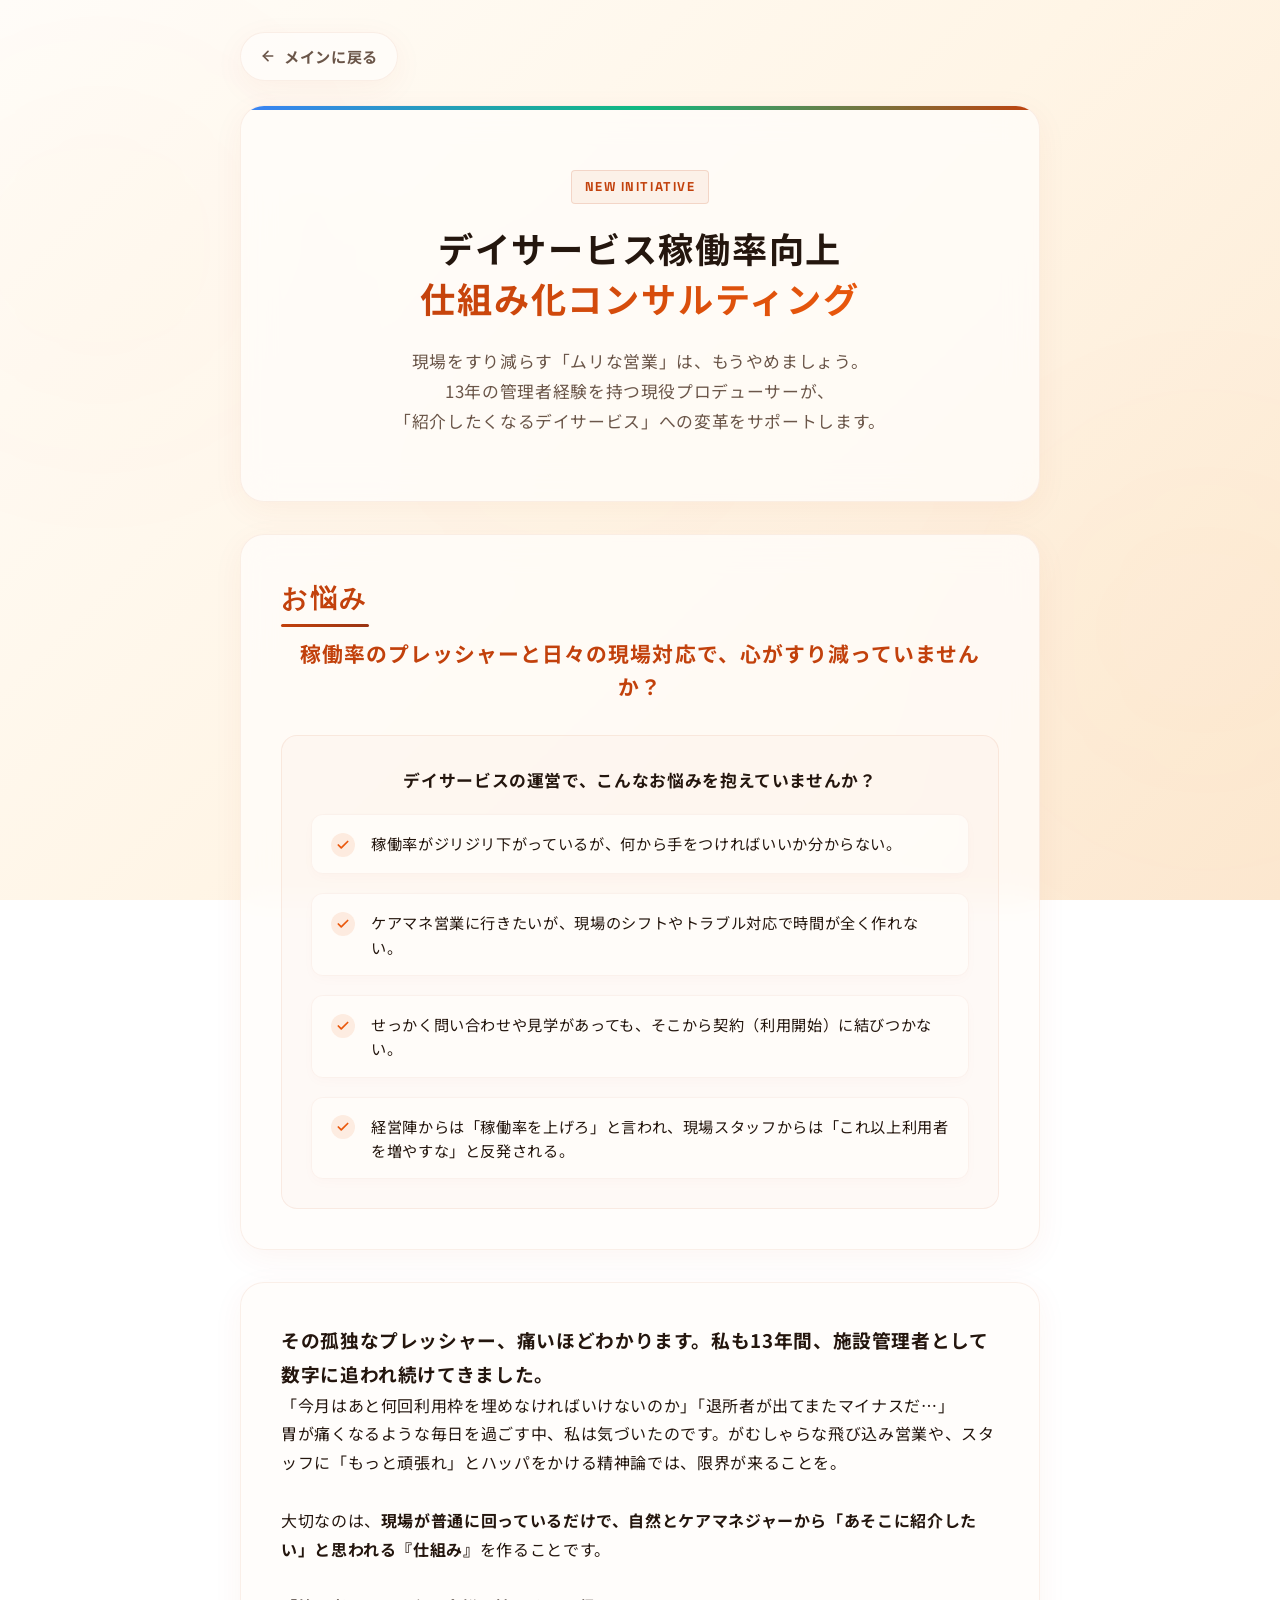
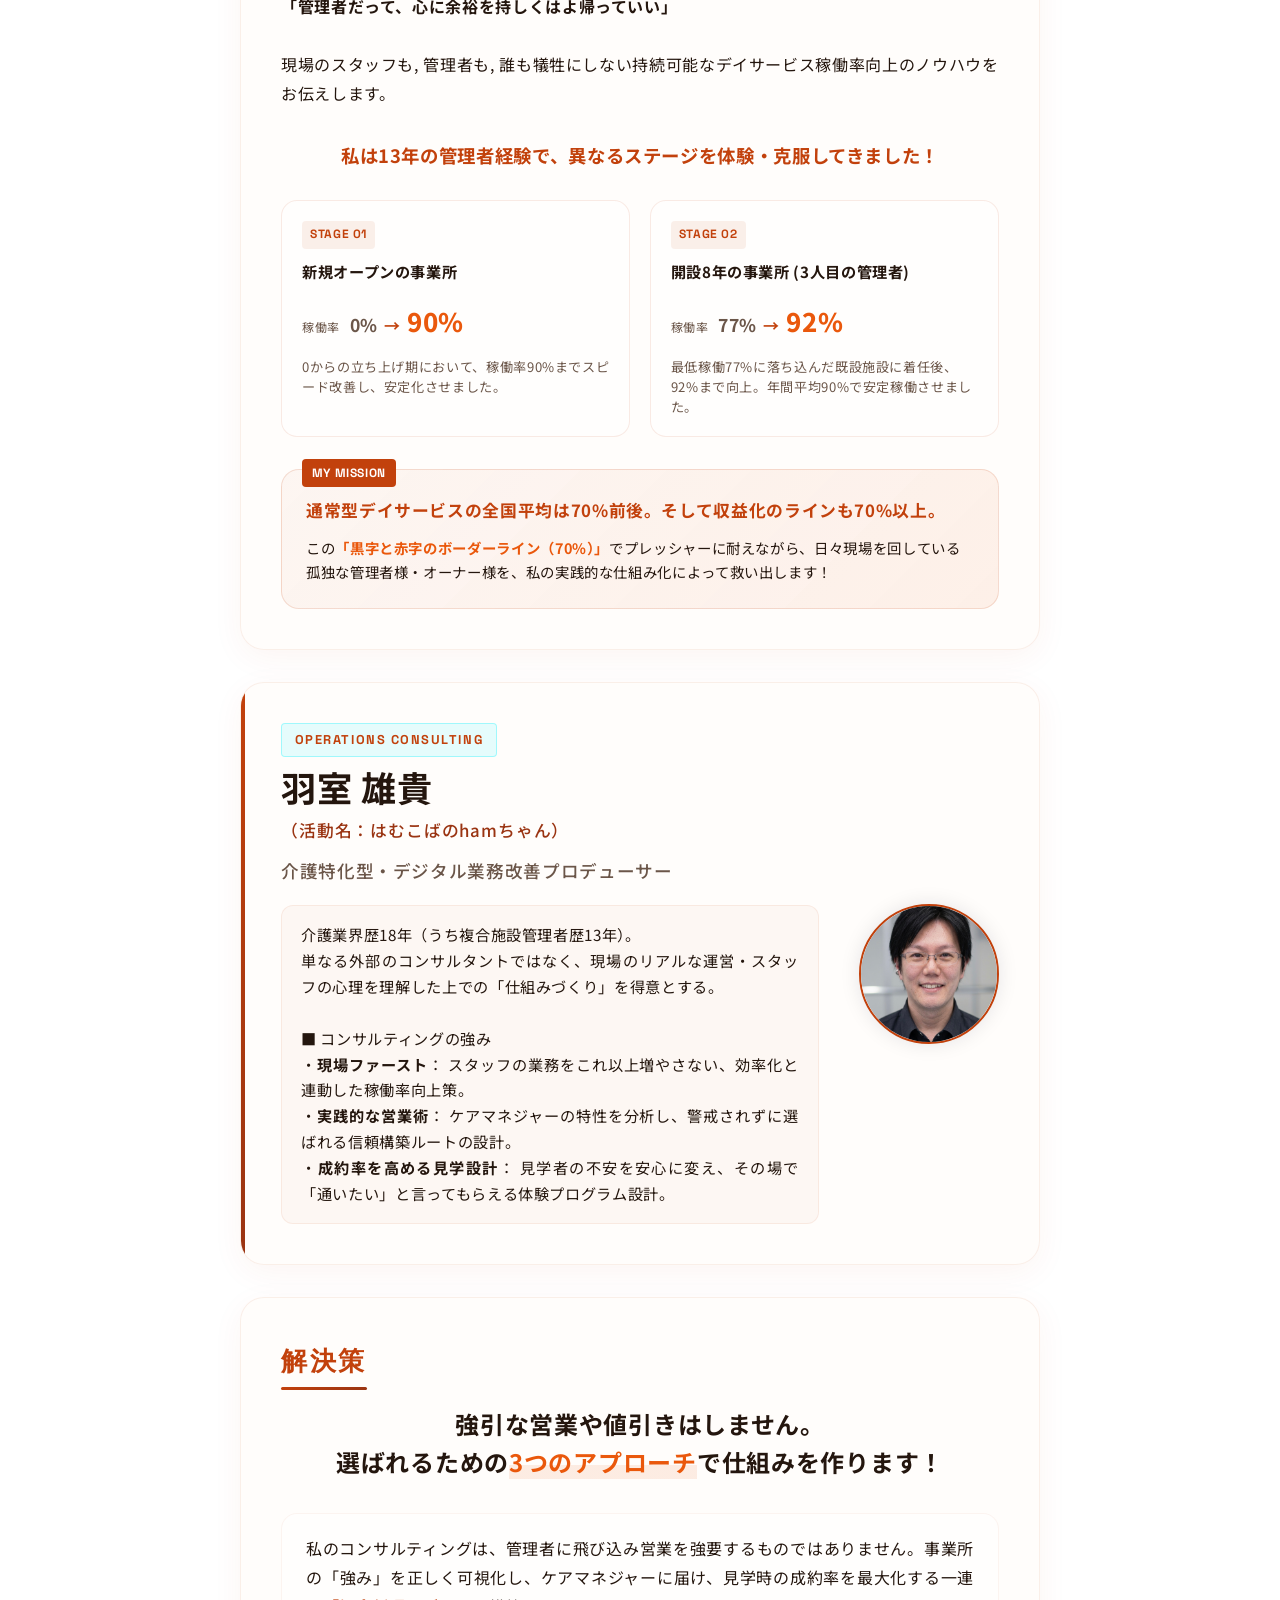
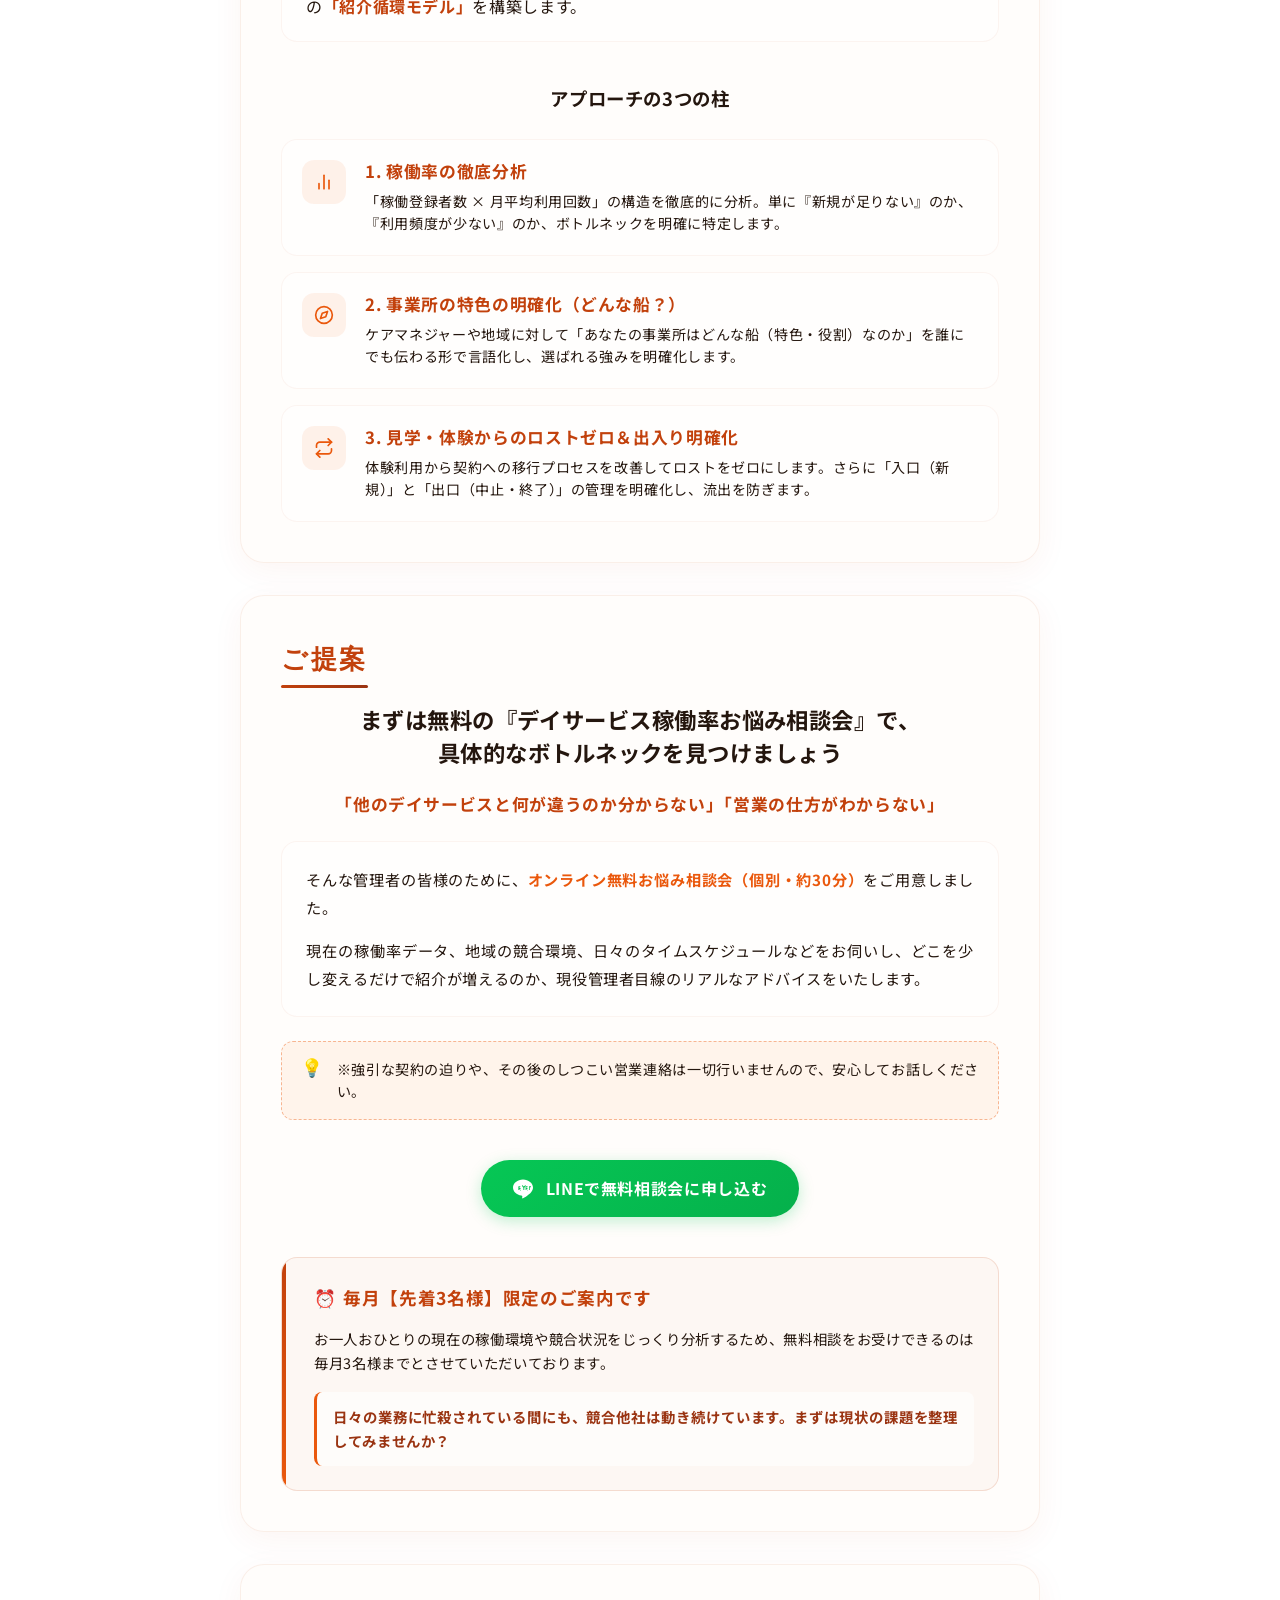
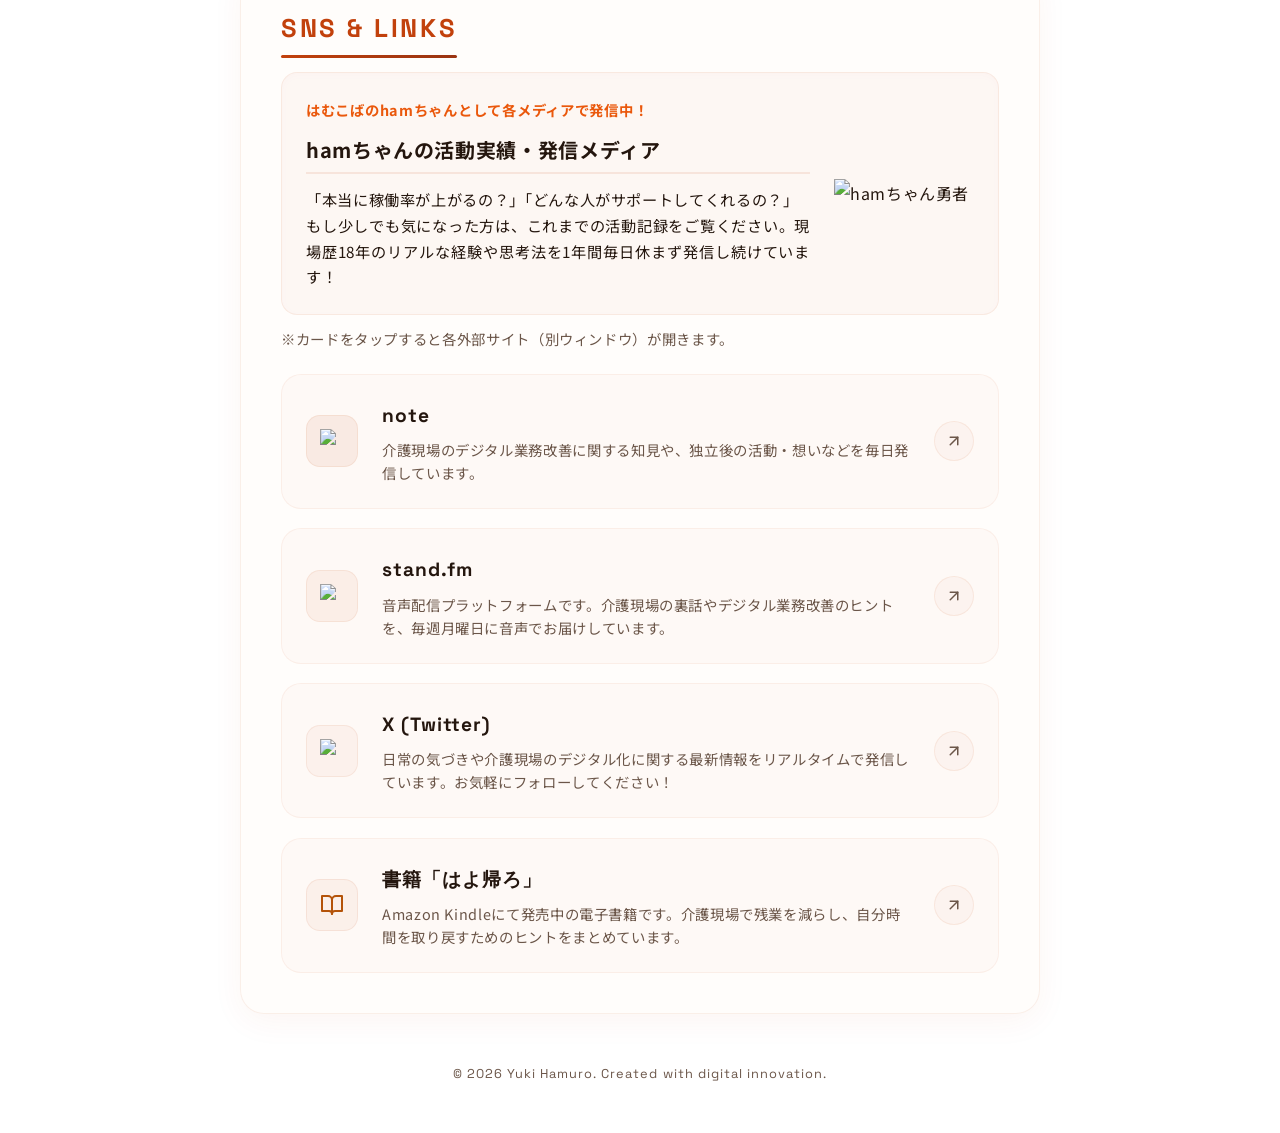
==== consulting.html @ 0628e132 "feat: ポータル画面リニューアルとコンサル詳細のアップデート（実績・課題・アプローチ追加）" ====
<!DOCTYPE html>
<html lang="ja">
<head>
  <meta charset="UTF-8">
  <meta name="viewport" content="width=device-width, initial-scale=1.0">
  <title>デイサービス稼働率向上コンサル | 羽室 雄貴（はむこばのhamちゃん）</title>
  <meta name="description" content="現場の負担を増やさず、紹介が生まれる仕組みをつくる。管理者歴13年の現役目線で、デイサービスの稼働率低下にお悩みの管理者様を徹底サポート。無料お悩み相談会受付中。">
  
  <!-- OGP設定 -->
  <meta property="og:title" content="デイサービス稼働率向上コンサル | 羽室 雄貴">
  <meta property="og:description" content="管理者歴13年の経験から導き出した、現場が疲弊しないデイサービス稼働率向上メソッド。">
  <meta property="og:url" content="https://yuuki-hamchan.github.io/self_introduction_site/consulting.html">
  <meta property="og:image" content="https://yuuki-hamchan.github.io/self_introduction_site/ogp.png">
  <meta property="og:type" content="article">
  
  <!-- X（旧Twitter）用のカード設定 -->
  <meta name="twitter:card" content="summary_large_image">

  <!-- Google Fonts -->
  <link rel="preconnect" href="https://fonts.googleapis.com">
  <link rel="preconnect" href="https://fonts.gstatic.com" crossorigin>
  <link href="https://fonts.googleapis.com/css2?family=Noto+Sans+JP:wght@400;500;700&family=Orbitron:wght@500;700&family=Space+Grotesk:wght@500;700&display=swap" rel="stylesheet">
  <link rel="stylesheet" href="style.css">
</head>
<body>

  <!-- 背景のネオンデジタル装飾用グラデーションサークル -->
  <div class="bg-circles">
    <div class="circle circle-1"></div>
    <div class="circle circle-2"></div>
    <div class="circle circle-3"></div>
  </div>

  <main class="main-container">
    <!-- メインに戻るナビゲーション -->
    <div class="nav-back-container fade-in">
      <a href="index.html" class="nav-back-btn">
        <svg viewBox="0 0 24 24" fill="none" stroke="currentColor" stroke-width="2.5" stroke-linecap="round" stroke-linejoin="round" class="back-icon">
          <line x1="19" y1="12" x2="5" y2="12"></line>
          <polyline points="12 19 5 12 12 5"></polyline>
        </svg>
        メインに戻る
      </a>
    </div>

    <!-- コンサル専用のヒーローセクション（CSSでリッチに装飾） -->
    <section class="consult-hero-card fade-in">
      <div class="hero-badge">NEW INITIATIVE</div>
      <h1 class="hero-title">
        デイサービス稼働率向上<br>
        <span class="hero-gradient-text">仕組み化コンサルティング</span>
      </h1>
      <p class="hero-lead">
        現場をすり減らす「ムリな営業」は、もうやめましょう。<br>
        13年の管理者経験を持つ現役プロデューサーが、<br class="pc-only">
        「紹介したくなるデイサービス」への変革をサポートします。
      </p>
    </section>

    <!-- お悩み提起セクション (Problem) -->
    <section class="section problem-section fade-in delay-1">
      <h2 class="section-title">お悩み</h2>
      <p class="problem-lead">
        稼働率のプレッシャーと日々の現場対応で、<br class="sp-only">心がすり減っていませんか？
      </p>
      <div class="problem-container">
        <p class="problem-intro">デイサービスの運営で、こんなお悩みを抱えていませんか？</p>
        <ul class="problem-list">
          <li class="problem-item">
            <span class="problem-icon">
              <svg viewBox="0 0 24 24" fill="none" stroke="currentColor" stroke-width="3" stroke-linecap="round" stroke-linejoin="round">
                <polyline points="20 6 9 17 4 12"></polyline>
              </svg>
            </span>
            <span class="problem-text">稼働率がジリジリ下がっているが、何から手をつければいいか分からない。</span>
          </li>
          <li class="problem-item">
            <span class="problem-icon">
              <svg viewBox="0 0 24 24" fill="none" stroke="currentColor" stroke-width="3" stroke-linecap="round" stroke-linejoin="round">
                <polyline points="20 6 9 17 4 12"></polyline>
              </svg>
            </span>
            <span class="problem-text">ケアマネ営業に行きたいが、現場のシフトやトラブル対応で時間が全く作れない。</span>
          </li>
          <li class="problem-item">
            <span class="problem-icon">
              <svg viewBox="0 0 24 24" fill="none" stroke="currentColor" stroke-width="3" stroke-linecap="round" stroke-linejoin="round">
                <polyline points="20 6 9 17 4 12"></polyline>
              </svg>
            </span>
            <span class="problem-text">せっかく問い合わせや見学があっても、そこから契約（利用開始）に結びつかない。</span>
          </li>
          <li class="problem-item">
            <span class="problem-icon">
              <svg viewBox="0 0 24 24" fill="none" stroke="currentColor" stroke-width="3" stroke-linecap="round" stroke-linejoin="round">
                <polyline points="20 6 9 17 4 12"></polyline>
              </svg>
            </span>
            <span class="problem-text">経営陣からは「稼働率を上げろ」と言われ、現場スタッフからは「これ以上利用者を増やすな」と反発される。</span>
          </li>
        </ul>
      </div>
    </section>

    <!-- 共感・自己紹介セクション (Empathy Section) -->
    <section class="section empathy-section fade-in delay-2">
      <div class="empathy-container">
        <div class="empathy-content">
          <h3 class="empathy-title">その孤独なプレッシャー、痛いほどわかります。私も13年間、施設管理者として数字に追われ続けてきました。</h3>
          <p class="empathy-text">
            「今月はあと何回利用枠を埋めなければいけないのか」「退所者が出てまたマイナスだ…」<br>
            胃が痛くなるような毎日を過ごす中、私は気づいたのです。がむしゃらな飛び込み営業や、スタッフに「もっと頑張れ」とハッパをかける精神論では、限界が来ることを。<br><br>
            大切なのは、<strong>現場が普通に回っているだけで、自然とケアマネジャーから「あそこに紹介したい」と思われる『仕組み』</strong>を作ることです。<br><br>
            <strong>「管理者だって、心に余裕を持しくはよ帰っていい」</strong><br><br>
            現場のスタッフも, 管理者も, 誰も犠牲にしない持続可能なデイサービス稼働率向上のノウハウをお伝えします。
          </p>

          <!-- 実績：異なる2つのステージの体験 -->
          <div class="experience-stages">
            <h4 class="stages-title">私は13年の管理者経験で、異なるステージを体験・克服してきました！</h4>
            <div class="stages-grid">
              <div class="stage-card">
                <div class="stage-badge">STAGE 01</div>
                <h5 class="stage-name">新規オープンの事業所</h5>
                <p class="stage-achievement">
                  <span class="label">稼働率</span>
                  <span class="num-start">0%</span>
                  <span class="arrow">→</span>
                  <span class="num-end">90%</span>
                </p>
                <p class="stage-desc">0からの立ち上げ期において、稼働率90%までスピード改善し、安定化させました。</p>
              </div>
              <div class="stage-card">
                <div class="stage-badge">STAGE 02</div>
                <h5 class="stage-name">開設8年の事業所 (3人目の管理者)</h5>
                <p class="stage-achievement">
                  <span class="label">稼働率</span>
                  <span class="num-start">77%</span>
                  <span class="arrow">→</span>
                  <span class="num-end">92%</span>
                </p>
                <p class="stage-desc">最低稼働77%に落ち込んだ既設施設に着任後、92%まで向上。年間平均90%で安定稼働させました。</p>
              </div>
            </div>
          </div>

          <!-- 課題とターゲット -->
          <div class="target-mission-box">
            <div class="mission-badge">MY MISSION</div>
            <h4 class="mission-title">通常型デイサービスの全国平均は70%前後。そして収益化のラインも70%以上。</h4>
            <p class="mission-text">
              この<strong>「黒字と赤字のボーダーライン（70%）」</strong>でプレッシャーに耐えながら、日々現場を回している孤独な管理者様・オーナー様を、私の実践的な仕組み化によって救い出します！
            </p>
          </div>
        </div>
      </div>
    </section>

    <!-- ヘッダーカード（名前と職業、プロフィールメッセージ） -->
    <header class="profile-card fade-in delay-3">
      <div class="profile-info">
        <div class="role-badge">OPERATIONS CONSULTING</div>
        <h1 class="profile-name" id="profile-name">羽室 雄貴</h1>
        <p class="profile-nickname" id="profile-nickname">（活動名：はむこばのhamちゃん）</p>
        <p class="profile-title" id="profile-job">介護特化型・デジタル業務改善プロデューサー</p>
        <div class="profile-message" id="profile-message">
          介護業界歴18年（うち複合施設管理者歴13年）。<br>
          単なる外部のコンサルタントではなく、現場のリアルな運営・スタッフの心理を理解した上での「仕組みづくり」を得意とする。<br><br>
          ■ コンサルティングの強み<br>
          ・<strong>現場ファースト</strong>： スタッフの業務をこれ以上増やさない、効率化と連動した稼働率向上策。<br>
          ・<strong>実践的な営業術</strong>： ケアマネジャーの特性を分析し、警戒されずに選ばれる信頼構築ルートの設計。<br>
          ・<strong>成約率を高める見学設計</strong>： 見学者の不安を安心に変え、その場で「通いたい」と言ってもらえる体験プログラム設計。
        </div>
      </div>
      <div class="profile-image-wrapper">
        <img src="homepage_image.PNG" alt="羽室 雄貴のプロフィール写真" class="profile-image" id="profile-img">
      </div>
    </header>

    <!-- 解決策セクション (Solution) -->
    <section class="section solution-section fade-in delay-4">
      <h2 class="section-title">解決策</h2>
      
      <div class="solution-container">
        <!-- キャッチコピー -->
        <h3 class="solution-catchphrase">
          強引な営業や値引きはしません。<br>選ばれるための<span class="highlight-text">3つのアプローチ</span>で仕組みを作ります！
        </h3>
        
        <!-- リード文 -->
        <p class="solution-intro-text">
          私のコンサルティングは、管理者に飛び込み営業を強要するものではありません。事業所の「強み」を正しく可視化し、ケアマネジャーに届け、見学時の成約率を最大化する一連の<strong>「紹介循環モデル」</strong>を構築します。
        </p>

        <!-- 3つのアプローチカード -->
        <div class="benefits-container">
          <h4 class="benefits-title">アプローチの3つの柱</h4>
          
          <div class="benefits-list">
            <div class="benefit-item">
              <div class="benefit-icon">
                <!-- グラフ・分析のアイコン -->
                <svg viewBox="0 0 24 24" fill="none" stroke="currentColor" stroke-width="2" stroke-linecap="round" stroke-linejoin="round">
                  <line x1="18" y1="20" x2="18" y2="10"></line>
                  <line x1="12" y1="20" x2="12" y2="4"></line>
                  <line x1="6" y1="20" x2="6" y2="14"></line>
                </svg>
              </div>
              <div class="benefit-body">
                <h5 class="benefit-item-title">1. 稼働率の徹底分析</h5>
                <p class="benefit-item-text">「稼働登録者数 × 月平均利用回数」の構造を徹底的に分析。単に『新規が足りない』のか、『利用頻度が少ない』のか、ボトルネックを明確に特定します。</p>
              </div>
            </div>

            <div class="benefit-item">
              <div class="benefit-icon">
                <!-- 船・羅針盤のアイコン -->
                <svg viewBox="0 0 24 24" fill="none" stroke="currentColor" stroke-width="2" stroke-linecap="round" stroke-linejoin="round">
                  <circle cx="12" cy="12" r="10"></circle>
                  <polygon points="16.24 7.76 14.12 14.12 7.76 16.24 9.88 9.88 16.24 7.76"></polygon>
                </svg>
              </div>
              <div class="benefit-body">
                <h5 class="benefit-item-title">2. 事業所の特色の明確化（どんな船？）</h5>
                <p class="benefit-item-text">ケアマネジャーや地域に対して「あなたの事業所はどんな船（特色・役割）なのか」を誰にでも伝わる形で言語化し、選ばれる強みを明確化します。</p>
              </div>
            </div>

            <div class="benefit-item">
              <div class="benefit-icon">
                <!-- 矢印・入出力のアイコン -->
                <svg viewBox="0 0 24 24" fill="none" stroke="currentColor" stroke-width="2" stroke-linecap="round" stroke-linejoin="round">
                  <polyline points="17 1 21 5 17 9"></polyline>
                  <path d="M3 11V9a4 4 0 0 1 4-4h14"></path>
                  <polyline points="7 23 3 19 7 15"></polyline>
                  <path d="M21 13v2a4 4 0 0 1-4 4H3"></path>
                </svg>
              </div>
              <div class="benefit-body">
                <h5 class="benefit-item-title">3. 見学・体験からのロストゼロ＆出入り明確化</h5>
                <p class="benefit-item-text">体験利用から契約への移行プロセスを改善してロストをゼロにします。さらに「入口（新規）」と「出口（中止・終了）」の管理を明確化し、流出を防ぎます。</p>
              </div>
            </div>
          </div>
        </div>

      </div>
    </section>

    <!-- 提案セクション (Proposal) -->
    <section class="section proposal-section fade-in delay-5">
      <h2 class="section-title">ご提案</h2>
      <div class="proposal-container">
        <h3 class="proposal-catchphrase">
          まずは無料の『デイサービス稼働率お悩み相談会』で、<br class="pc-only">具体的なボトルネックを見つけましょう
        </h3>
        
        <p class="proposal-lead">
          「他のデイサービスと何が違うのか分からない」「営業の仕方がわからない」
        </p>
        
        <div class="proposal-card-content">
          <p class="proposal-text">
            そんな管理者の皆様のために、<strong>オンライン無料お悩み相談会（個別・約30分）</strong>をご用意しました。
          </p>
          <p class="proposal-text">
            現在の稼働率データ、地域の競合環境、日々のタイムスケジュールなどをお伺いし、どこを少し変えるだけで紹介が増えるのか、現役管理者目線のリアルなアドバイスをいたします。
          </p>
        </div>

        <div class="proposal-info-box warning-box">
          <span class="info-icon">💡</span>
          <p class="info-text">
            ※強引な契約の迫りや、その後のしつこい営業連絡は一切行いませんので、安心してお話しください。
          </p>
        </div>

        <div class="proposal-action">
          <a href="https://lin.ee/uGoVAcD" target="_blank" rel="noopener noreferrer" class="proposal-btn">
            <span class="btn-icon">
              <svg viewBox="0 0 24 24" fill="currentColor">
                <path d="M24 10.304c0-5.369-5.383-9.738-12-9.738s-12 4.369-12 9.738c0 4.814 4.269 8.846 10.036 9.586.39.084.922.258 1.057.592.12.3.078.769.038 1.073l-.168 1.02c-.05.304-.243 1.19 1.048.649 1.291-.541 6.965-4.095 9.497-7.009 2.015-2.27 2.492-4.529 2.492-5.911zm-15.53 2.894h-1.636a.375.375 0 0 1-.375-.375v-3.79a.375.375 0 0 1 .375-.375h1.636a.375.375 0 0 1 .375.375v.51a.375.375 0 0 1-.375.375H7.71v.864h1.02a.375.375 0 0 1 .375.375v.51a.375.375 0 0 1-.375.375H7.71v.88h1.272a.375.375 0 0 1 .375.375v.51a.375.375 0 0 1-.375.375zm4.845 0h-.515a.375.375 0 0 1-.375-.375v-2.21l-1.63-2.129a.377.377 0 0 1-.059-.208v-.515a.375.375 0 0 1 .536-.341l1.716 1.488 1.72-1.488a.375.375 0 0 1 .537.341v.515a.377.377 0 0 1-.06.208l-1.63 2.129v2.21a.375.375 0 0 1-.375.375zm3.822 0h-1.636a.375.375 0 0 1-.375-.375v-3.79a.375.375 0 0 1 .375-.375h1.636a.375.375 0 0 1 .375.375v.51a.375.375 0 0 1-.375.375h-1.12v.864h1.02a.375.375 0 0 1 .375.375v.51a.375.375 0 0 1-.375.375h-1.02v.88h1.272a.375.375 0 0 1 .375.375v.51a.375.375 0 0 1-.375.375zm4.07 0h-1.636a.375.375 0 0 1-.375-.375v-3.79a.375.375 0 0 1 .375-.375h1.636a.375.375 0 0 1 .375.375v.51a.375.375 0 0 1-.375.375h-1.12v3.28a.375.375 0 0 1-.375.375z"/>
              </svg>
            </span>
            LINEで無料相談会に申し込む
          </a>
        </div>

        <div class="proposal-limit-box">
          <h4 class="limit-title">毎月【先着3名様】限定のご案内です</h4>
          <p class="limit-text">
            お一人おひとりの現在の稼働環境や競合状況をじっくり分析するため、無料相談をお受けできるのは毎月3名様までとさせていただいております。
          </p>
          <p class="limit-text limit-message">
            日々の業務に忙殺されている間にも、競合他社は動き続けています。まずは現状の課題を整理してみませんか？
          </p>
        </div>
      </div>
    </section>

    <!-- SNSセクション -->
    <section class="section sns-section fade-in delay-5">
      <h2 class="section-title">SNS & Links</h2>

      <div class="sns-intro-container">
        <div class="sns-intro-body">
          <p class="sns-subtitle">はむこばのhamちゃんとして各メディアで発信中！</p>
          <h3 class="sns-intro-title">hamちゃんの活動実績・発信メディア</h3>
          <p class="sns-intro-text">
            「本当に稼働率が上がるの？」「どんな人がサポートしてくれるの？」<br>
            もし少しでも気になった方は、これまでの活動記録をご覧ください。現場歴18年のリアルな経験や思考法を1年間毎日休まず発信し続けています！
          </p>
        </div>
        <div class="sns-intro-image">
          <img src="hamちゃん勇者.png" alt="hamちゃん勇者" class="sns-hero-image">
        </div>
      </div>

      <p class="sns-lead">※カードをタップすると各外部サイト（別ウィンドウ）が開きます。</p>
      <div class="sns-grid">
        
        <!-- note リンクカード -->
        <a href="https://note.com/hamukoba_ham" target="_blank" rel="noopener noreferrer" class="sns-card" id="sns-note">
          <div class="sns-icon">
            <img src="notelogo.png" alt="note ロゴ">
          </div>
          <div class="sns-info">
            <h3 class="sns-name">note</h3>
            <p class="sns-desc">介護現場のデジタル業務改善に関する知見や、独立後の活動・想いなどを毎日発信しています。</p>
          </div>
          <div class="sns-arrow">
            <svg viewBox="0 0 24 24" fill="none" stroke="currentColor" stroke-width="2" stroke-linecap="round" stroke-linejoin="round">
              <line x1="7" y1="17" x2="17" y2="7"></line>
              <polyline points="7 7 17 7 17 17"></polyline>
            </svg>
          </div>
        </a>

        <!-- stand.fm リンクカード -->
        <a href="https://stand.fm/channels/65d8b1ed53b400abe2d19268" target="_blank" rel="noopener noreferrer" class="sns-card" id="sns-standfm">
          <div class="sns-icon">
            <img src="stand.flogo.png" alt="stand.fm ロゴ">
          </div>
          <div class="sns-info">
            <h3 class="sns-name">stand.fm</h3>
            <p class="sns-desc">音声配信プラットフォームです。介護現場の裏話やデジタル業務改善のヒントを、毎週月曜日に音声でお届けしています。</p>
          </div>
          <div class="sns-arrow">
            <svg viewBox="0 0 24 24" fill="none" stroke="currentColor" stroke-width="2" stroke-linecap="round" stroke-linejoin="round">
              <line x1="7" y1="17" x2="17" y2="7"></line>
              <polyline points="7 7 17 7 17 17"></polyline>
            </svg>
          </div>
        </a>

        <!-- X (Twitter) リンクカード -->
        <a href="https://x.com/ham_hamkoballc" target="_blank" rel="noopener noreferrer" class="sns-card" id="sns-x">
          <div class="sns-icon">
            <img src="logo-black.png" alt="X ロゴ">
          </div>
          <div class="sns-info">
            <h3 class="sns-name">X (Twitter)</h3>
            <p class="sns-desc">日常の気づきや介護現場のデジタル化に関する最新情報をリアルタイムで発信しています。お気軽にフォローしてください！</p>
          </div>
          <div class="sns-arrow">
            <svg viewBox="0 0 24 24" fill="none" stroke="currentColor" stroke-width="2" stroke-linecap="round" stroke-linejoin="round">
              <line x1="7" y1="17" x2="17" y2="7"></line>
              <polyline points="7 7 17 7 17 17"></polyline>
            </svg>
          </div>
        </a>

        <!-- 著書 リンクカード -->
        <a href="https://amzn.asia/d/f8YSsXB" target="_blank" rel="noopener noreferrer" class="sns-card" id="sns-book">
          <div class="sns-icon">
            <svg viewBox="0 0 24 24" fill="none" stroke="currentColor" stroke-width="2" stroke-linecap="round" stroke-linejoin="round">
              <path d="M2 3h6a4 4 0 0 1 4 4v14a3 3 0 0 0-3-3H2z" />
              <path d="M22 3h-6a4 4 0 0 0-4 4v14a3 3 0 0 1 3-3h7z" />
            </svg>
          </div>
          <div class="sns-info">
            <h3 class="sns-name">書籍「はよ帰ろ」</h3>
            <p class="sns-desc">Amazon Kindleにて発売中の電子書籍です。介護現場で残業を減らし、自分時間を取り戻すためのヒントをまとめています。</p>
          </div>
          <div class="sns-arrow">
            <svg viewBox="0 0 24 24" fill="none" stroke="currentColor" stroke-width="2" stroke-linecap="round" stroke-linejoin="round">
              <line x1="7" y1="17" x2="17" y2="7"></line>
              <polyline points="7 7 17 7 17 17"></polyline>
            </svg>
          </div>
        </a>

      </div>
    </section>

    <!-- フッター -->
    <footer class="main-footer fade-in delay-5">
      <p class="copyright">&copy; 2026 Yuki Hamuro. Created with digital innovation.</p>
    </footer>
  </main>

  <script src="script.js"></script>
</body>
</html>
---- style.css ----
/* ==========================================
   自己紹介ページ用スタイルシート (style.css)
   デザインテーマ：未来的・デジタルグラスモーフィズム
   ========================================== */

/* 1. 基本設定・リセット */
* {
  margin: 0;
  padding: 0;
  box-sizing: border-box;
}

:root {
  /* 未来感と温かみのあるオレンジ・アンバー調の配色パレット */
  --bg-gradient: linear-gradient(135deg, #FFFDF9 0%, #FFF5E6 50%, #FCE8D0 100%);
  --text-main: #24160E;      /* 温かみのある極めて暗いブラウン */
  --text-sub: #6B5649;       /* サブテキスト用の落ち着いたブラウングレー */
  --card-bg: rgba(255, 253, 250, 0.78); /* ほんのり温かみのある半透明グラスモーフィズム */
  --card-shadow: 0 8px 32px rgba(194, 65, 12, 0.05); /* オレンジがかった柔らかい影 */
  --primary-color: #C2410C;   /* 主要アクセント（深みのあるテラコッタオレンジ） */
  --secondary-color: #9A3412; /* サブ（濃いアンバーオレンジ） */
  --accent-color: #EA580C;    /* サード（鮮やかなオレンジ） */
  --font-japanese: 'Noto Sans JP', -apple-system, BlinkMacSystemFont, "Segoe UI", Roboto, "Helvetica Neue", Arial, sans-serif;
  --font-english: 'Space Grotesk', 'Orbitron', sans-serif;
  --transition-smooth: all 0.4s cubic-bezier(0.16, 1, 0.3, 1); /* なめらかなアニメーション */
}

body {
  font-family: var(--font-japanese);
  color: var(--text-main);
  background: var(--bg-gradient);
  background-attachment: fixed;
  min-height: 100vh;
  line-height: 1.8;
  letter-spacing: 0.04em;
  overflow-x: hidden;
  position: relative;
  display: flex;
  justify-content: center;
  align-items: center;
  padding: 2rem 1rem;
}

/* 2. 背景のデジタルネオンサークル */
.bg-circles {
  position: fixed;
  top: 0;
  left: 0;
  width: 100vw;
  height: 100vh;
  z-index: -1;
  overflow: hidden;
  pointer-events: none;
}

.circle {
  position: absolute;
  border-radius: 50%;
  filter: blur(120px);
  opacity: 0.4;
}

.circle-1 {
  width: 400px;
  height: 400px;
  background-color: rgba(249, 115, 22, 0.06); /* 薄いオレンジ */
  top: 5%;
  left: -100px;
}

.circle-2 {
  width: 450px;
  height: 450px;
  background-color: rgba(251, 146, 60, 0.05); /* 薄いオレンジ */
  bottom: 5%;
  right: -150px;
}

.circle-3 {
  width: 300px;
  height: 300px;
  background-color: rgba(253, 186, 116, 0.04); /* 薄いオレンジ */
  top: 45%;
  left: 45%;
  transform: translate(-50%, -50%);
}

/* 3. レイアウトコンテナ */
.main-container {
  width: 100%;
  max-width: 800px;
  display: flex;
  flex-direction: column;
  gap: 2rem;
}

/* 4. コンポーネントスタイル */

/* 新しいメインビジュアル（LP2.png用） */
.main-visual {
  width: 100%;
  border-radius: 24px;
  overflow: hidden;
  box-shadow: var(--card-shadow);
  border: 1px solid rgba(194, 65, 12, 0.08);
  line-height: 0;
  transition: var(--transition-smooth);
  background: #ffffff;
}

.main-visual:hover {
  transform: translateY(-3px);
  border-color: rgba(194, 65, 12, 0.18);
  box-shadow: 0 12px 40px rgba(194, 65, 12, 0.08);
}

.main-visual-image {
  width: 100%;
  height: auto;
  display: block;
}



/* カードの基本設定（明るいグラスモーフィズム調） */
.profile-card, .section {
  background: var(--card-bg);
  backdrop-filter: blur(16px);
  -webkit-backdrop-filter: blur(16px);
  border: 1px solid rgba(194, 65, 12, 0.08);
  border-radius: 24px;
  padding: 2.5rem;
  box-shadow: var(--card-shadow);
  transition: var(--transition-smooth);
}

.profile-card:hover, .section:hover {
  transform: translateY(-3px);
  border-color: rgba(194, 65, 12, 0.18);
  box-shadow: 0 12px 40px rgba(194, 65, 12, 0.08);
}

/* ヘッダー・プロフィールカード */
.profile-card {
  display: flex;
  align-items: center;
  gap: 2.5rem;
  position: relative;
  overflow: hidden;
}

/* サイバー装飾用のインジケーターバー */
.profile-card::before {
  content: '';
  position: absolute;
  top: 0;
  left: 0;
  width: 4px;
  height: 100%;
  background: linear-gradient(to bottom, var(--primary-color), var(--secondary-color));
}

.profile-image-wrapper {
  flex-shrink: 0;
  width: 140px;
  height: 140px;
  border-radius: 50%;
  overflow: hidden;
  box-shadow: 0 0 20px rgba(15, 23, 42, 0.1);
  background: #ffffff;
  border: 2px solid var(--primary-color);
  display: flex;
  justify-content: center;
  align-items: center;
}

.profile-placeholder {
  width: 100%;
  height: 100%;
  display: block;
}

.profile-image {
  width: 100%;
  height: 100%;
  object-fit: cover;
  display: block;
}

.profile-info {
  display: flex;
  flex-direction: column;
  align-items: flex-start;
  gap: 0.6rem;
}

.role-badge {
  font-family: var(--font-english);
  font-size: 0.8rem;
  font-weight: 700;
  color: var(--primary-color);
  background-color: rgba(0, 242, 254, 0.1);
  padding: 0.25rem 0.8rem;
  border-radius: 4px;
  border: 1px solid rgba(0, 242, 254, 0.3);
  letter-spacing: 0.12em;
  text-transform: uppercase;
}

.profile-name {
  font-size: 2.2rem;
  font-weight: 700;
  color: var(--text-main);
  line-height: 1.2;
  text-shadow: 0 0 10px rgba(255, 255, 255, 0.1);
}

.profile-nickname {
  font-size: 1.05rem;
  color: var(--secondary-color);
  font-weight: 500;
  letter-spacing: 0.05em;
  margin-top: -0.2rem;
}

.profile-title {
  font-size: 1.1rem;
  color: var(--text-sub);
  font-weight: 500;
}

/* プロフィール下部の新メッセージブロック */
.profile-message {
  font-size: 0.95rem;
  color: var(--text-main);
  background: rgba(194, 65, 12, 0.03); /* 薄いオレンジ背景 */
  border: 1px solid rgba(194, 65, 12, 0.08); /* 細いオレンジ枠線 */
  border-radius: 12px;
  padding: 1rem 1.2rem;
  margin-top: 0.6rem;
  line-height: 1.7;
  text-align: justify;
}

/* セクション共通 */
.section-title {
  font-family: var(--font-english);
  font-size: 1.6rem;
  font-weight: 700;
  color: var(--primary-color);
  margin-bottom: 1.8rem;
  position: relative;
  display: inline-block;
  letter-spacing: 0.1em;
  text-transform: uppercase;
}

/* タイトルの下線（デジタルグラデーションバー） */
.section-title::after {
  content: '';
  position: absolute;
  left: 0;
  bottom: -6px;
  width: 100%;
  height: 3px;
  background: linear-gradient(90deg, var(--primary-color), var(--secondary-color));
  border-radius: 2px;
}



/* ==========================================
   お悩み提起セクション (Problem Section)
   ========================================== */
.problem-section {
  position: relative;
  overflow: hidden;
}

.problem-lead {
  font-size: 1.3rem;
  font-weight: 700;
  color: var(--primary-color);
  line-height: 1.6;
  text-align: center;
  margin-top: -0.8rem;
  margin-bottom: 2rem;
  letter-spacing: 0.05em;
}

.problem-container {
  background: rgba(194, 65, 12, 0.02);
  border: 1px solid rgba(194, 65, 12, 0.08);
  border-radius: 16px;
  padding: 1.8rem;
}

.problem-intro {
  font-size: 1.05rem;
  font-weight: 700;
  color: var(--text-main);
  margin-bottom: 1.2rem;
  text-align: center;
}

.problem-list {
  list-style: none;
  display: flex;
  flex-direction: column;
  gap: 1.2rem;
}

.problem-item {
  display: flex;
  align-items: flex-start;
  gap: 1rem;
  padding: 1rem 1.2rem;
  background: var(--card-bg);
  border: 1px solid rgba(194, 65, 12, 0.05);
  border-radius: 12px;
  box-shadow: 0 4px 12px rgba(194, 65, 12, 0.02);
  transition: var(--transition-smooth);
}

.problem-item:hover {
  transform: translateY(-2px);
  border-color: rgba(194, 65, 12, 0.15);
  box-shadow: 0 6px 18px rgba(194, 65, 12, 0.06);
}

.problem-icon {
  flex-shrink: 0;
  width: 24px;
  height: 24px;
  border-radius: 50%;
  background: rgba(234, 88, 12, 0.1);
  color: var(--accent-color);
  display: flex;
  justify-content: center;
  align-items: center;
  margin-top: 0.1rem;
}

.problem-icon svg {
  width: 14px;
  height: 14px;
}

.problem-text {
  font-size: 0.95rem;
  color: var(--text-main);
  line-height: 1.6;
}

/* ==========================================
   解決策セクション (Solution Section)
   ========================================== */
.solution-section {
  position: relative;
  overflow: hidden;
}

.solution-container {
  display: flex;
  flex-direction: column;
  gap: 2rem;
}

.solution-catchphrase {
  font-size: 1.5rem;
  font-weight: 700;
  color: var(--text-main);
  line-height: 1.6;
  text-align: center;
  margin-top: -0.5rem;
  letter-spacing: 0.03em;
}

.solution-catchphrase .highlight-text {
  color: var(--accent-color);
  background: linear-gradient(transparent 60%, rgba(234, 88, 12, 0.1) 60%);
  font-weight: 700;
}

.solution-intro-text {
  font-size: 1rem;
  color: var(--text-main);
  line-height: 1.8;
  text-align: justify;
  background: rgba(255, 255, 255, 0.4);
  border-radius: 16px;
  padding: 1.25rem 1.5rem;
  border: 1px solid rgba(194, 65, 12, 0.05);
}

.solution-intro-text strong {
  color: var(--primary-color);
  font-weight: 700;
}

/* 時短実績カード */
.achievement-card {
  background: rgba(194, 65, 12, 0.03);
  border: 1px solid rgba(194, 65, 12, 0.08);
  border-radius: 20px;
  padding: 1.75rem;
  text-align: center;
  box-shadow: inset 0 2px 8px rgba(194, 65, 12, 0.02);
}

.achievement-badge {
  display: inline-block;
  background: var(--primary-color);
  color: #ffffff;
  font-size: 0.8rem;
  font-weight: 700;
  padding: 0.25rem 0.75rem;
  border-radius: 50px;
  margin-bottom: 1rem;
  letter-spacing: 0.05em;
  box-shadow: 0 2px 6px rgba(194, 65, 12, 0.15);
}

.achievement-text {
  font-size: 0.95rem;
  color: var(--text-main);
  line-height: 1.6;
  margin-bottom: 1.25rem;
}

.achievement-time-change {
  display: flex;
  justify-content: center;
  align-items: center;
  gap: 1.5rem;
  margin: 1.5rem 0;
  background: rgba(255, 255, 255, 0.7);
  padding: 1rem 1.5rem;
  border-radius: 14px;
  border: 1px solid rgba(194, 65, 12, 0.05);
}

.time-before, .time-after {
  display: flex;
  flex-direction: column;
  align-items: center;
}

.time-before .label, .time-after .label {
  font-size: 0.75rem;
  color: var(--text-sub);
  margin-bottom: 0.25rem;
  font-weight: 500;
}

.time-before .time {
  font-size: 1.2rem;
  color: var(--text-sub);
  text-decoration: line-through;
  font-weight: 700;
}

.time-arrow {
  color: var(--text-sub);
  display: flex;
  align-items: center;
  opacity: 0.7;
}

.time-arrow svg {
  width: 24px;
  height: 24px;
}

.time-after .time-highlight {
  font-size: 1.6rem;
  color: var(--accent-color);
  font-weight: 700;
  letter-spacing: 0.02em;
  animation: pulseLight 2s infinite ease-in-out;
}

@keyframes pulseLight {
  0%, 100% {
    transform: scale(1);
    filter: drop-shadow(0 0 0px rgba(234, 88, 12, 0));
  }
  50% {
    transform: scale(1.03);
    filter: drop-shadow(0 0 4px rgba(234, 88, 12, 0.2));
  }
}

.achievement-subtext {
  font-size: 0.95rem;
  font-weight: 700;
  color: var(--primary-color);
  margin-top: 0.5rem;
}

/* 3つの変化リスト */
.benefits-container {
  margin-top: 0.5rem;
}

.benefits-title {
  font-size: 1.15rem;
  font-weight: 700;
  color: var(--text-main);
  text-align: center;
  margin-bottom: 1.5rem;
  position: relative;
  display: block;
}

.benefits-list {
  display: flex;
  flex-direction: column;
  gap: 1rem;
}

.benefit-item {
  display: flex;
  align-items: flex-start;
  gap: 1.2rem;
  padding: 1.25rem;
  background: rgba(255, 255, 255, 0.6);
  border: 1px solid rgba(194, 65, 12, 0.05);
  border-radius: 16px;
  transition: var(--transition-smooth);
}

.benefit-item:hover {
  transform: translateY(-2px);
  border-color: rgba(194, 65, 12, 0.15);
  background: rgba(255, 255, 255, 0.85);
  box-shadow: 0 6px 20px rgba(194, 65, 12, 0.04);
}

.benefit-icon {
  flex-shrink: 0;
  width: 44px;
  height: 44px;
  border-radius: 12px;
  background: rgba(234, 88, 12, 0.08);
  color: var(--accent-color);
  display: flex;
  justify-content: center;
  align-items: center;
}

.benefit-icon svg {
  width: 20px;
  height: 20px;
}

.benefit-body {
  flex-grow: 1;
}

.benefit-item-title {
  font-size: 1.05rem;
  font-weight: 700;
  color: var(--primary-color);
  margin-bottom: 0.4rem;
  line-height: 1.4;
}

.benefit-item-text {
  font-size: 0.88rem;
  color: var(--text-main);
  line-height: 1.6;
}

/* PC等での改行用ユーティリティ */
.sp-only {
  display: none;
}

/* フッター */
.main-footer {
  text-align: center;
  padding: 1rem 0;
}

.copyright {
  font-family: var(--font-english);
  font-size: 0.8rem;
  color: var(--text-sub);
  letter-spacing: 0.08em;
}

/* 5. アニメーション設定 */
.fade-in {
  opacity: 0;
  transform: translateY(20px);
  animation: slideUpFade 0.8s cubic-bezier(0.16, 1, 0.3, 1) forwards;
}

.delay-1 {
  animation-delay: 0.15s;
}

.delay-2 {
  animation-delay: 0.3s;
}

.delay-3 {
  animation-delay: 0.45s;
}

.delay-4 {
  animation-delay: 0.6s;
}

.delay-5 {
  animation-delay: 0.75s;
}

@keyframes slideUpFade {
  to {
    opacity: 1;
    transform: translateY(0);
  }
}

/* 6. レスポンシブ対応 (メディアクエリ) */

/* タブレット・スマートフォン向け (最大幅: 768px) */
/* タブレット・スマートフォン向け (最大幅: 768px) */
@media (max-width: 768px) {
  body {
    padding: 1.5rem 1rem;
  }



  /* コンテナの間隔を調整 */
  .main-container {
    gap: 1.5rem;
  }

  .profile-card {
    flex-direction: column;
    text-align: center;
    padding: 1.75rem 1.5rem;
    gap: 1.2rem;
  }

  .profile-card::before {
    width: 100%;
    height: 4px;
    top: 0;
    left: 0;
  }

  .profile-info {
    align-items: center;
    gap: 0.5rem;
  }

  .profile-name {
    font-size: 1.8rem;
  }

  .profile-title {
    font-size: 1rem;
  }

  .section {
    padding: 1.75rem 1.5rem;
  }

  .section-title {
    font-size: 1.4rem;
    margin-bottom: 1.4rem;
  }

  .hobby-grid {
    gap: 1rem;
  }

  /* 趣味カードの余白とギャップをスマホ用に調整 */
  .hobby-card {
    padding: 1.2rem;
    gap: 1.2rem;
  }

  .hobby-desc {
    font-size: 0.85rem;
  }

  /* モバイル端末でのタップ時・ホバー時の不要な動きを抑制 */
  .profile-card:hover, .section:hover, .sns-card:hover {
    transform: none !important;
    box-shadow: var(--card-shadow) !important;
  }
  /* スマホでのタップ時の明快なへこみエフェクト */
  .sns-card:active {
    transform: scale(0.97) !important;
    background: rgba(194, 65, 12, 0.12) !important;
  }
  .line-official-btn:hover {
    transform: none !important;
  }
  
  .sns-card:hover .sns-arrow svg {
    transform: none; /* 矢印の横ズレを抑制 */
  }

  /* テーブルのスマホ表示（カード型）対応 */
  .table-container {
    border: none;
    background: transparent;
    backdrop-filter: none;
    -webkit-backdrop-filter: none;
    box-shadow: none;
    overflow-x: visible;
  }
  
  .comparison-table,
  .comparison-table thead,
  .comparison-table tbody,
  .comparison-table th,
  .comparison-table td,
  .comparison-table tr {
    display: block;
  }
  
  .comparison-table thead {
    display: none; /* ヘッダーを非表示に */
  }
  
  .comparison-table tr {
    background: rgba(255, 255, 255, 0.55);
    backdrop-filter: blur(8px);
    -webkit-backdrop-filter: blur(8px);
    border: 1px solid rgba(194, 65, 12, 0.08);
    border-radius: 20px;
    padding: 1.5rem;
    margin-bottom: 1.5rem;
    box-shadow: 0 4px 20px rgba(194, 65, 12, 0.02);
    transition: var(--transition-smooth);
  }
  
  .comparison-table tr:hover {
    background: rgba(255, 255, 255, 0.75);
    border-color: rgba(194, 65, 12, 0.18);
  }
  
  .comparison-table td {
    padding: 0.6rem 0;
    border-bottom: none;
    position: relative;
  }
  
  /* 役職名はカードの大きな見出し風に */
  .comparison-table td.cell-role {
    font-size: 1.15rem;
    color: var(--primary-color);
    border-bottom: 2px solid rgba(194, 65, 12, 0.08);
    padding-bottom: 0.8rem;
    margin-bottom: 0.8rem;
    white-space: normal;
  }
  
  /* 他の項目にはラベルを上部に表示 */
  .comparison-table td:not(.cell-role) {
    padding-top: 1.8rem; /* ラベル用の余白 */
  }
  
  .comparison-table td:not(.cell-role)::before {
    content: attr(data-label);
    position: absolute;
    top: 0;
    left: 0;
    font-size: 0.75rem;
    font-weight: 700;
    color: var(--text-sub);
    background: rgba(194, 65, 12, 0.06);
    padding: 0.15rem 0.6rem;
    border-radius: 6px;
    letter-spacing: 0.05em;
  }

  .problem-lead, .solution-lead {
    font-size: 1.15rem;
    margin-bottom: 1.5rem;
  }
  .problem-container {
    padding: 1.2rem;
  }
  .problem-item {
    padding: 0.8rem 1rem;
    gap: 0.8rem;
  }
  .problem-text {
    font-size: 0.88rem;
  }
  .sp-only {
    display: block;
  }

  .solution-catchphrase {
    font-size: 1.25rem;
    line-height: 1.5;
  }
  .solution-container {
    gap: 1.5rem;
  }
  .achievement-time-change {
    gap: 0.8rem;
    padding: 0.8rem 1rem;
    margin: 1rem 0;
  }
  .time-before .time {
    font-size: 1.1rem;
  }
  .time-after .time-highlight {
    font-size: 1.35rem;
  }
  .benefit-item {
    padding: 1rem;
    gap: 0.8rem;
  }
  .benefit-icon {
    width: 38px;
    height: 38px;
    border-radius: 10px;
  }
  .benefit-icon svg {
    width: 18px;
    height: 18px;
  }
}

/* 小型スマートフォン向け (最大幅: 480px) */
@media (max-width: 480px) {
  body {
    padding: 1rem 0.5rem; /* 左右の余白を最小限にし画面幅を広く使う */
  }

  .profile-card {
    padding: 1.5rem 1.2rem;
  }

  .profile-image-wrapper {
    width: 110px; /* 写真のサイズを少しコンパクトに */
    height: 110px;
  }

  .profile-name {
    font-size: 1.55rem; /* 名前を小さくして折り返しを防ぐ */
  }

  .section {
    padding: 1.5rem 1.2rem; /* 余白を狭めて文字領域を広げる */
  }







  /* SNSリンクカードのスマホ最適化 */
  .sns-card {
    padding: 1rem;
    gap: 1rem;
  }

  .sns-icon {
    width: 44px;
    height: 44px;
    border-radius: 10px;
  }

  .sns-icon svg {
    width: 20px;
    height: 20px;
  }

  .sns-icon img {
    width: 20px;
    height: 20px;
  }

  .sns-name {
    font-size: 1.1rem;
  }

  .sns-desc {
    font-size: 0.82rem;
  }

  /* Contactセクションのスマホ最適化 */
  .line-official-btn img {
    height: 36px; /* スマホ向けに少しコンパクトに */
  }

  .problem-lead, .solution-lead {
    font-size: 1rem;
  }
  .problem-intro {
    font-size: 0.95rem;
  }

  .solution-catchphrase {
    font-size: 1.15rem;
  }
  .achievement-card {
    padding: 1.25rem 1rem;
  }
  .achievement-time-change {
    gap: 0.5rem;
    padding: 0.6rem 0.8rem;
  }
  .time-before .time {
    font-size: 0.95rem;
  }
  .time-after .time-highlight {
    font-size: 1.25rem;
  }
  .benefit-item-title {
    font-size: 0.95rem;
  }
  .benefit-item-text {
    font-size: 0.82rem;
  }
}

/* ==========================================
   7. トースト通知スタイル (JavaScript連動)
   ========================================== */
.toast-notification {
  position: fixed;
  bottom: 30px;
  left: 50%;
  transform: translateX(-50%) translateY(100px);
  padding: 1rem 1.5rem;
  border-radius: 12px;
  font-size: 0.95rem;
  font-weight: 500;
  z-index: 9999;
  opacity: 0;
  pointer-events: none;
  transition: transform 0.4s cubic-bezier(0.175, 0.885, 0.32, 1.275), opacity 0.3s ease;
  max-width: 90%;
  width: auto;
  text-align: center;
  backdrop-filter: blur(12px);
  -webkit-backdrop-filter: blur(12px);
  box-shadow: 0 10px 40px rgba(194, 65, 12, 0.1);
  border: 1px solid rgba(194, 65, 12, 0.1);
  background: rgba(255, 255, 255, 0.9);
  color: var(--text-main);
}

.toast-notification.show {
  transform: translateX(-50%) translateY(0);
  opacity: 1;
}

/* ==========================================
   8. SNS・リンクスタイル
   ========================================== */
.sns-lead {
  font-size: 0.9rem;
  color: var(--text-sub);
  margin-top: -1.2rem;
  margin-bottom: 1.5rem;
  line-height: 1.5;
}

.sns-grid {
  display: flex;
  flex-direction: column;
  gap: 1.2rem;
  margin-top: 0.5rem;
}

.sns-card {
  display: flex;
  align-items: center;
  gap: 1.5rem;
  background: rgba(194, 65, 12, 0.02);
  border: 1px solid rgba(194, 65, 12, 0.06);
  border-radius: 20px;
  padding: 1.5rem;
  text-decoration: none;
  color: inherit;
  transition: var(--transition-smooth);
}

.sns-icon {
  flex-shrink: 0;
  width: 52px;
  height: 52px;
  border-radius: 14px;
  display: flex;
  justify-content: center;
  align-items: center;
  border: 1px solid rgba(194, 65, 12, 0.08);
  transition: var(--transition-smooth);
}

.sns-icon svg {
  width: 24px;
  height: 24px;
}

.sns-icon img {
  width: 24px;
  height: 24px;
  object-fit: contain;
}

.sns-info {
  flex-grow: 1;
  display: flex;
  flex-direction: column;
  gap: 0.3rem;
}

.sns-name {
  font-family: var(--font-english);
  font-size: 1.2rem;
  font-weight: 700;
  color: var(--text-main);
  letter-spacing: 0.05em;
  white-space: nowrap;
}

.sns-desc {
  font-size: 0.9rem;
  color: var(--text-sub);
  line-height: 1.6;
}

.sns-arrow {
  flex-shrink: 0;
  color: var(--text-sub);
  display: flex;
  justify-content: center;
  align-items: center;
  width: 40px;
  height: 40px;
  border-radius: 50%;
  background: rgba(194, 65, 12, 0.03);
  border: 1px solid rgba(194, 65, 12, 0.08);
  transition: var(--transition-smooth);
}

.sns-arrow svg {
  width: 18px;
  height: 18px;
  transition: var(--transition-smooth);
}

/* ホバー時・アクティブ時のインタラクティブエフェクト */
.sns-card {
  transition: var(--transition-smooth);
}

.sns-card:hover {
  background: rgba(194, 65, 12, 0.05);
  transform: translateY(-3px);
}

/* タップ時・クリック時のへこむエフェクト（PC・スマホ共通のベース設定） */
.sns-card:active {
  transform: scale(0.98);
  background: rgba(194, 65, 12, 0.08);
}

.sns-card:hover .sns-arrow {
  background: rgba(194, 65, 12, 0.08);
  border-color: rgba(194, 65, 12, 0.15);
  color: var(--text-main);
}

.sns-card:hover .sns-arrow svg {
  transform: translate(3px, -3px);
}

.sns-card:hover .sns-icon {
  transform: scale(1.05);
}

/* 各サービス固有のホバーカラー定義 */

/* note: オレンジベースのボーダーと影に変更 */
#sns-note:hover {
  border-color: rgba(194, 65, 12, 0.4);
  box-shadow: 0 8px 25px rgba(194, 65, 12, 0.08);
}
#sns-note:hover .sns-arrow {
  color: var(--primary-color);
}
#sns-note:hover .sns-icon {
  box-shadow: 0 0 15px rgba(194, 65, 12, 0.1);
}

/* stand.fm: オレンジベースのボーダーと影に変更 */
#sns-standfm:hover {
  border-color: rgba(194, 65, 12, 0.4);
  box-shadow: 0 8px 25px rgba(194, 65, 12, 0.08);
}
#sns-standfm:hover .sns-arrow {
  color: var(--primary-color);
}
#sns-standfm:hover .sns-icon {
  box-shadow: 0 0 15px rgba(194, 65, 12, 0.1);
}

/* X (Twitter): オレンジベースのボーダーと影に変更 */
#sns-x:hover {
  border-color: rgba(194, 65, 12, 0.4);
  box-shadow: 0 8px 25px rgba(194, 65, 12, 0.08);
}
#sns-x:hover .sns-arrow {
  color: var(--primary-color);
}
#sns-x:hover .sns-icon {
  box-shadow: 0 0 15px rgba(194, 65, 12, 0.1);
}

/* 著書「はよ帰ろ」: オレンジベースのボーダーと影に変更 */
#sns-book:hover {
  border-color: rgba(194, 65, 12, 0.4);
  box-shadow: 0 8px 25px rgba(194, 65, 12, 0.08);
}
#sns-book:hover .sns-arrow {
  color: var(--primary-color);
}
#sns-book:hover .sns-icon {
  box-shadow: 0 0 15px rgba(194, 65, 12, 0.1);
}

/* ==========================================
   9. 無料相談・お仕事依頼（公式LINE誘導）スタイル
   ========================================== */
.contact-content {
  display: flex;
  flex-direction: column;
  gap: 1.5rem;
  align-items: center;
  text-align: center;
}

.contact-text {
  font-size: 1.05rem;
  color: var(--text-main);
  line-height: 1.8;
}

/* LINE誘導ボタン */
.contact-action {
  margin-top: 1rem;
  width: 100%;
  display: flex;
  justify-content: center;
}

/* LINE公式 友だち追加ボタンのスタイル */
.line-official-btn {
  display: inline-flex;
  transition: var(--transition-smooth);
}

.line-official-btn img {
  display: block;
  height: 48px; /* PC向けに少し大きめに表示 */
  width: auto;
  transition: var(--transition-smooth);
}

/* ホバー効果 */
.line-official-btn:hover {
  transform: translateY(-2px);
  filter: brightness(1.05);
}

.line-official-btn:active {
  transform: translateY(0);
}

/* アニメーション用 delay-6 */
.delay-6 {
  animation-delay: 0.9s;
}

/* テキストの折り返し制御用（文節の途中で改行されるのを防ぐ） */
.inline-block {
  display: inline-block;
}

/* ==========================================
   10. 各種カードアイコンのモノトーン配色
   ========================================== */
#sns-note .sns-icon {
  background-color: rgba(194, 65, 12, 0.08);
  color: #9A3412;
}
#sns-standfm .sns-icon {
  background-color: rgba(194, 65, 12, 0.06);
  color: #B45309;
}
#sns-x .sns-icon {
  background-color: rgba(194, 65, 12, 0.04);
  color: #C2410C;
}
#sns-book .sns-icon {
  background-color: rgba(194, 65, 12, 0.05);
  color: #B45309;
}

/* ==========================================
   11. ご提案（無料診断）セクションの追加スタイル
   ========================================== */
.proposal-section {
  position: relative;
  overflow: hidden;
}

.proposal-container {
  display: flex;
  flex-direction: column;
  gap: 1.5rem;
}

.proposal-catchphrase {
  font-size: 1.4rem;
  font-weight: 700;
  color: var(--text-main);
  line-height: 1.5;
  text-align: center;
  margin-top: -0.5rem;
  letter-spacing: 0.02em;
}

.proposal-lead {
  font-size: 1.05rem;
  color: var(--primary-color);
  font-weight: 700;
  text-align: center;
  margin-top: -0.2rem;
  line-height: 1.6;
}

.proposal-card-content {
  background: rgba(255, 255, 255, 0.4);
  border-radius: 16px;
  padding: 1.5rem;
  border: 1px solid rgba(194, 65, 12, 0.05);
  display: flex;
  flex-direction: column;
  gap: 1rem;
}

.proposal-text {
  font-size: 0.95rem;
  color: var(--text-main);
  line-height: 1.8;
  text-align: justify;
}

.proposal-text strong {
  color: var(--accent-color);
  font-weight: 700;
}

.proposal-info-box {
  display: flex;
  align-items: flex-start;
  gap: 0.8rem;
  padding: 1rem 1.2rem;
  border-radius: 12px;
  font-size: 0.88rem;
}

.proposal-info-box.warning-box {
  background: rgba(251, 146, 60, 0.08); /* 非常に薄いオレンジ警告背景 */
  border: 1px dashed rgba(234, 88, 12, 0.4);
  color: var(--text-main);
}

.info-icon {
  font-size: 1.1rem;
  line-height: 1;
}

.info-text {
  line-height: 1.6;
}

.proposal-extra-text {
  font-size: 0.95rem;
  font-weight: 700;
  color: var(--primary-color);
  text-align: center;
  margin-top: 0.5rem;
}

/* ご提案専用LINEボタン */
.proposal-action {
  margin-top: 1rem;
  display: flex;
  justify-content: center;
}

.proposal-btn {
  display: inline-flex;
  align-items: center;
  justify-content: center;
  gap: 0.8rem;
  background: linear-gradient(135deg, #06C755 0%, #05B04B 100%); /* LINEカラーのグラデーション */
  color: #ffffff;
  font-weight: 700;
  text-decoration: none;
  padding: 0.9rem 2rem;
  border-radius: 50px;
  font-size: 1rem;
  box-shadow: 0 4px 15px rgba(6, 199, 85, 0.25);
  transition: var(--transition-smooth);
}

.proposal-btn:hover {
  transform: translateY(-2px);
  box-shadow: 0 6px 20px rgba(6, 199, 85, 0.35);
  filter: brightness(1.05);
}

.proposal-btn:active {
  transform: translateY(0);
  box-shadow: 0 4px 10px rgba(6, 199, 85, 0.2);
}

.proposal-btn .btn-icon {
  display: flex;
  align-items: center;
}

.proposal-btn .btn-icon svg {
  width: 20px;
  height: 20px;
}

/* スマホ用の改行調整 */
.pc-only {
  display: inline;
}

/* メディアクエリ対応 */
@media (max-width: 768px) {
  .proposal-catchphrase {
    font-size: 1.2rem;
    line-height: 1.4;
  }
  .proposal-lead {
    font-size: 0.95rem;
  }
  .proposal-card-content {
    padding: 1.2rem;
  }
  .proposal-text {
    font-size: 0.88rem;
  }
  .proposal-btn {
    padding: 0.8rem 1.5rem;
    font-size: 0.9rem;
    width: 100%; /* スマホでは幅いっぱいに */
  }
}

@media (max-width: 480px) {
  .pc-only {
    display: none;
  }
}

/* 限定案内ボックスのスタイル */
.proposal-limit-box {
  background: rgba(194, 65, 12, 0.03); /* 非常に薄いオレンジ色の背景 */
  border: 1px solid rgba(194, 65, 12, 0.15); /* 細いオレンジの枠線 */
  border-radius: 16px; /* 角を丸くする */
  padding: 1.5rem; /* 内側の余白 */
  margin-top: 1rem; /* 上のボタンとの隙間 */
  display: flex;
  flex-direction: column;
  gap: 0.8rem;
  position: relative;
  overflow: hidden;
}

/* 左側の縦ラインのアクセント（グラデーションカラー） */
.proposal-limit-box::before {
  content: '';
  position: absolute;
  top: 0;
  left: 0;
  width: 4px;
  height: 100%;
  background: linear-gradient(to bottom, var(--primary-color), var(--accent-color));
}

.limit-title {
  font-size: 1.1rem;
  font-weight: 700;
  color: var(--primary-color);
  margin-left: 0.5rem;
  display: flex;
  align-items: center;
  gap: 0.4rem;
}

.limit-title::before {
  content: '⏰'; /* 目を引く時計の絵文字 */
}

.limit-text {
  font-size: 0.9rem;
  color: var(--text-main);
  line-height: 1.7;
  margin-left: 0.5rem;
  text-align: justify;
}

.limit-message {
  font-weight: 700;
  color: var(--secondary-color);
  background: rgba(255, 255, 255, 0.6); /* 白背景にして文字を目立たせる */
  padding: 0.8rem 1rem;
  border-radius: 8px;
  margin-top: 0.2rem;
  border-left: 3px solid var(--accent-color); /* さらに左側に細いアクセント線 */
}

/* スマートフォンでの文字サイズや余白の微調整 */
@media (max-width: 768px) {
  .proposal-limit-box {
    padding: 1.2rem;
  }
  .limit-title {
    font-size: 1rem;
  }
  .limit-text {
    font-size: 0.85rem;
  }
}

/* ==========================================
   12. SNSセクションの導入文スタイル
   ========================================== */
.sns-intro-container {
  background: rgba(194, 65, 12, 0.03); /* 薄いオレンジ背景 */
  border: 1px solid rgba(194, 65, 12, 0.08); /* 細いオレンジ枠線 */
  border-radius: 16px;
  padding: 1.5rem;
  margin-top: -0.5rem;
  margin-bottom: 2rem;
  display: flex;
  flex-direction: row; /* パソコンでは横並びに配置 */
  align-items: center;
  gap: 1.5rem;
  box-shadow: inset 0 2px 8px rgba(194, 65, 12, 0.02);
}

.sns-intro-body {
  flex: 1;
  display: flex;
  flex-direction: column;
  gap: 0.8rem;
}

.sns-intro-image {
  flex-shrink: 0;
  width: 140px; /* 画像の横幅 */
  display: flex;
  justify-content: center;
  align-items: center;
}

.sns-hero-image {
  width: 100%;
  height: auto;
  object-fit: contain;
  /* プレミアム感を演出するためのフワフワと浮くアニメーション効果 */
  animation: floatHeroImage 4s ease-in-out infinite;
}

@keyframes floatHeroImage {
  0%, 100% {
    transform: translateY(0);
  }
  50% {
    transform: translateY(-6px);
  }
}

.sns-subtitle {
  font-size: 0.9rem;
  font-weight: 700;
  color: var(--accent-color); /* 鮮やかなオレンジ */
  letter-spacing: 0.05em;
}

.sns-intro-title {
  font-size: 1.25rem;
  font-weight: 700;
  color: var(--text-main);
  line-height: 1.4;
  border-bottom: 2px solid rgba(194, 65, 12, 0.1);
  padding-bottom: 0.5rem;
}

.sns-intro-text {
  font-size: 0.95rem;
  color: var(--text-main);
  line-height: 1.7;
  text-align: justify;
}

/* モバイルでの調整 */
@media (max-width: 768px) {
  .sns-intro-container {
    flex-direction: column; /* スマホでは縦並びにして見やすく */
    padding: 1.2rem;
    margin-bottom: 1.5rem;
    gap: 1.2rem;
  }

  .sns-intro-body {
    width: 100%;
  }

  .sns-intro-image {
    width: 120px; /* スマホでの画像サイズを調整 */
    margin: 0 auto;
  }
  
  .sns-subtitle {
    font-size: 0.85rem;
  }
  
  .sns-intro-title {
    font-size: 1.1rem;
  }
  
  .sns-intro-text {
    font-size: 0.88rem;
  }
}

/* ==========================================
   13. 中間のLINE誘導ボタンセクションスタイル
   ========================================== */
.middle-cta-section {
  text-align: center;
  padding: 2.5rem 1.5rem;
  display: flex;
  flex-direction: column;
  align-items: center;
  gap: 1rem;
  background: var(--card-bg);
  backdrop-filter: blur(16px);
  -webkit-backdrop-filter: blur(16px);
  border: 1px solid rgba(194, 65, 12, 0.08);
  border-radius: 24px;
  box-shadow: var(--card-shadow);
  transition: var(--transition-smooth);
}

.middle-cta-section:hover {
  transform: translateY(-3px);
  border-color: rgba(194, 65, 12, 0.18);
  box-shadow: 0 12px 40px rgba(194, 65, 12, 0.08);
}

.cta-sub-text {
  font-size: 0.95rem;
  font-weight: 700;
  color: var(--accent-color);
  letter-spacing: 0.05em;
  margin-bottom: 0.2rem;
  animation: pulseText 2s infinite ease-in-out;
}

@keyframes pulseText {
  0%, 100% {
    opacity: 0.9;
    transform: scale(1);
  }
  50% {
    opacity: 1;
    transform: scale(1.02);
  }
}

.cta-action {
  width: 100%;
  display: flex;
  justify-content: center;
}

/* さらに大きめのボタンにするための調整 */
.middle-cta-btn {
  font-size: 1.1rem;
  padding: 1.1rem 2.5rem;
  box-shadow: 0 6px 20px rgba(6, 199, 85, 0.3);
}

@media (max-width: 768px) {
  .middle-cta-section {
    padding: 1.75rem 1.5rem;
  }
  .middle-cta-section:hover {
    transform: none !important;
    box-shadow: var(--card-shadow) !important;
  }
  .cta-sub-text {
    font-size: 0.85rem;
  }
  .middle-cta-btn {
    font-size: 0.95rem;
    padding: 0.9rem 1.8rem;
    width: 100%; /* スマホでは全幅に */
  }
}

/* ==========================================
   14. メイン（ポータル）画面 & 各サブページ用新規スタイル
   ========================================== */

/* ポータルのヒーローセクション */
.portal-hero {
  text-align: center;
  padding: 4rem 2rem;
  background: var(--card-bg);
  backdrop-filter: blur(16px);
  -webkit-backdrop-filter: blur(16px);
  border: 1px solid rgba(194, 65, 12, 0.08);
  border-radius: 24px;
  box-shadow: var(--card-shadow);
  display: flex;
  justify-content: center;
  align-items: center;
  position: relative;
  overflow: hidden;
  margin-bottom: 1rem;
}

.portal-hero::before {
  content: '';
  position: absolute;
  top: 0;
  left: 0;
  width: 100%;
  height: 4px;
  background: linear-gradient(90deg, var(--accent-color), var(--primary-color), var(--secondary-color));
}

.portal-catchphrase {
  font-size: 2.2rem;
  font-weight: 700;
  line-height: 1.4;
  color: var(--text-main);
  letter-spacing: 0.08em;
  margin-bottom: 1.2rem;
}

.portal-catchphrase .highlight-line {
  background: linear-gradient(transparent 70%, rgba(234, 88, 12, 0.15) 70%);
  display: inline-block;
}

.portal-sub-catchphrase {
  font-size: 1.4rem;
  font-weight: 700;
  color: var(--primary-color);
  margin-bottom: 1.5rem;
  letter-spacing: 0.05em;
}

.portal-hero-lead {
  font-size: 1.05rem;
  color: var(--text-sub);
  line-height: 1.8;
  max-width: 680px;
  margin: 0 auto;
}

/* サービス選択グリッド */
.service-select-section {
  position: relative;
}

.service-select-lead {
  text-align: center;
  color: var(--text-sub);
  margin-top: -1rem;
  margin-bottom: 2.5rem;
  font-size: 1rem;
}

.service-grid {
  display: flex;
  flex-direction: column;
  gap: 2rem;
}

.service-card {
  display: block;
  text-decoration: none;
  color: var(--text-main);
  background: var(--card-bg);
  backdrop-filter: blur(16px);
  -webkit-backdrop-filter: blur(16px);
  border: 1px solid rgba(194, 65, 12, 0.08);
  border-radius: 20px;
  padding: 2.5rem;
  position: relative;
  overflow: hidden;
  box-shadow: var(--card-shadow);
  transition: var(--transition-smooth);
}

.service-card:hover {
  transform: translateY(-4px);
  border-color: rgba(194, 65, 12, 0.25);
  box-shadow: 0 16px 48px rgba(194, 65, 12, 0.1);
}

/* カード内の光エフェクト */
.card-glow {
  position: absolute;
  top: 0;
  left: 0;
  width: 100%;
  height: 100%;
  background: radial-gradient(circle at 100% 0%, rgba(234, 88, 12, 0.08) 0%, transparent 70%);
  pointer-events: none;
  transition: var(--transition-smooth);
}

.service-card:hover .card-glow {
  background: radial-gradient(circle at 100% 0%, rgba(234, 88, 12, 0.15) 0%, transparent 60%);
}

.service-card-body {
  display: flex;
  flex-direction: column;
  align-items: flex-start;
  gap: 0.8rem;
  position: relative;
  z-index: 1;
}

.card-status-badge {
  font-size: 0.75rem;
  font-weight: 700;
  color: #ffffff;
  background: linear-gradient(135deg, var(--accent-color) 0%, var(--primary-color) 100%);
  padding: 0.25rem 0.75rem;
  border-radius: 4px;
  letter-spacing: 0.05em;
  margin-bottom: 0.2rem;
}

.service-card-title {
  font-size: 1.6rem;
  font-weight: 700;
  color: var(--text-main);
  line-height: 1.3;
}

.service-card-subtitle {
  font-size: 1.05rem;
  font-weight: 500;
  color: var(--primary-color);
  margin-top: -0.3rem;
}

.service-card-desc {
  font-size: 0.95rem;
  color: var(--text-sub);
  line-height: 1.7;
  text-align: justify;
  margin-top: 0.4rem;
}

.service-card-btn {
  margin-top: 1rem;
  display: inline-flex;
  align-items: center;
  gap: 0.5rem;
  font-weight: 700;
  color: var(--primary-color);
  font-size: 1rem;
  transition: var(--transition-smooth);
  border-bottom: 1.5px solid transparent;
  padding-bottom: 2px;
}

.service-card:hover .service-card-btn {
  color: var(--accent-color);
  border-bottom-color: var(--accent-color);
}

.btn-arrow {
  width: 18px;
  height: 18px;
  transition: transform 0.3s ease;
}

.service-card:hover .btn-arrow {
  transform: translateX(5px);
}

/* 新規コンサル用ヒーローセクション */
.consult-hero-card {
  text-align: center;
  padding: 4rem 2rem;
  background: var(--card-bg);
  backdrop-filter: blur(16px);
  -webkit-backdrop-filter: blur(16px);
  border: 1px solid rgba(194, 65, 12, 0.08);
  border-radius: 24px;
  box-shadow: var(--card-shadow);
  display: flex;
  flex-direction: column;
  align-items: center;
  justify-content: center;
  position: relative;
  overflow: hidden;
}

.consult-hero-card::before {
  content: '';
  position: absolute;
  top: 0;
  left: 0;
  width: 100%;
  height: 4px;
  background: linear-gradient(90deg, #3B82F6, #10B981, var(--primary-color));
}

.hero-badge {
  font-family: var(--font-english);
  font-size: 0.8rem;
  font-weight: 700;
  color: var(--primary-color);
  background-color: rgba(194, 65, 12, 0.06);
  padding: 0.3rem 0.8rem;
  border-radius: 4px;
  border: 1px solid rgba(194, 65, 12, 0.15);
  letter-spacing: 0.12em;
  margin-bottom: 1.2rem;
  text-transform: uppercase;
}

.hero-title {
  font-size: 2.2rem;
  font-weight: 700;
  line-height: 1.4;
  color: var(--text-main);
  letter-spacing: 0.05em;
  margin-bottom: 1.5rem;
}

.hero-gradient-text {
  background: linear-gradient(135deg, var(--primary-color) 0%, var(--accent-color) 100%);
  -webkit-background-clip: text;
  -webkit-text-fill-color: transparent;
}

.hero-lead {
  font-size: 1.05rem;
  color: var(--text-sub);
  line-height: 1.8;
  max-width: 680px;
}

/* ホームに戻るボタン */
.nav-back-container {
  display: flex;
  justify-content: flex-start;
  margin-bottom: -0.5rem;
}

.nav-back-btn {
  display: inline-flex;
  align-items: center;
  gap: 0.5rem;
  text-decoration: none;
  font-size: 0.95rem;
  font-weight: 700;
  color: var(--text-sub);
  background: var(--card-bg);
  backdrop-filter: blur(8px);
  -webkit-backdrop-filter: blur(8px);
  border: 1px solid rgba(194, 65, 12, 0.08);
  border-radius: 30px;
  padding: 0.6rem 1.2rem;
  box-shadow: var(--card-shadow);
  transition: var(--transition-smooth);
}

.nav-back-btn:hover {
  transform: translateX(-3px);
  color: var(--primary-color);
  border-color: rgba(194, 65, 12, 0.2);
  box-shadow: 0 4px 12px rgba(194, 65, 12, 0.08);
}

.back-icon {
  width: 16px;
  height: 16px;
  transition: transform 0.3s ease;
}

.nav-back-btn:hover .back-icon {
  transform: translateX(-2px);
}

/* メディアクエリ対応の追加 */
@media (max-width: 768px) {
  .portal-hero, .consult-hero-card {
    padding: 2.5rem 1.5rem;
  }
  
  .portal-catchphrase {
    font-size: 1.5rem;
    line-height: 1.4;
  }
  
  .portal-sub-catchphrase {
    font-size: 1.1rem;
    margin-bottom: 1rem;
  }
  
  .portal-hero-lead, .hero-lead {
    font-size: 0.9rem;
    line-height: 1.6;
  }
  
  .hero-title {
    font-size: 1.5rem;
    line-height: 1.3;
  }
  
  .service-card {
    padding: 1.5rem;
  }
  
  .service-card-title {
    font-size: 1.3rem;
  }
  
  .service-card-subtitle {
    font-size: 0.95rem;
  }
  
  .service-card-desc {
    font-size: 0.85rem;
    line-height: 1.6;
  }
  
  .service-card-btn {
    font-size: 0.9rem;
    width: 100%;
    justify-content: space-between;
  }
}

/* ==========================================
   コンサル画面：追加実績・ターゲット用スタイル
   ========================================== */
.experience-stages {
  margin-top: 2rem;
  display: flex;
  flex-direction: column;
  gap: 1.2rem;
}

.stages-title {
  font-size: 1.15rem;
  font-weight: 700;
  color: var(--primary-color);
  text-align: center;
  margin-bottom: 0.5rem;
}

.stages-grid {
  display: grid;
  grid-template-columns: 1fr 1fr;
  gap: 1.2rem;
}

@media (max-width: 600px) {
  .stages-grid {
    grid-template-columns: 1fr;
  }
}

.stage-card {
  background: rgba(255, 255, 255, 0.45);
  border: 1px solid rgba(194, 65, 12, 0.1);
  border-radius: 16px;
  padding: 1.25rem;
  display: flex;
  flex-direction: column;
  gap: 0.6rem;
  transition: var(--transition-smooth);
}

.stage-card:hover {
  transform: translateY(-2px);
  border-color: rgba(194, 65, 12, 0.2);
  background: rgba(255, 255, 255, 0.7);
}

.stage-badge {
  font-family: var(--font-english);
  font-size: 0.75rem;
  font-weight: 700;
  color: var(--primary-color);
  background: rgba(194, 65, 12, 0.08);
  padding: 0.2rem 0.5rem;
  border-radius: 4px;
  align-self: flex-start;
}

.stage-name {
  font-size: 0.95rem;
  font-weight: 700;
  color: var(--text-main);
}

.stage-achievement {
  display: flex;
  align-items: baseline;
  gap: 0.4rem;
  margin: 0.2rem 0;
}

.stage-achievement .label {
  font-size: 0.75rem;
  color: var(--text-sub);
  margin-right: 0.2rem;
}

.stage-achievement .num-start {
  font-size: 1.1rem;
  color: var(--text-sub);
  font-weight: 700;
}

.stage-achievement .arrow {
  font-size: 1rem;
  color: var(--primary-color);
  font-weight: 700;
}

.stage-achievement .num-end {
  font-size: 1.6rem;
  color: var(--accent-color);
  font-weight: 800;
}

.stage-desc {
  font-size: 0.82rem;
  color: var(--text-sub);
  line-height: 1.5;
}

/* 課題・ミッションボックス */
.target-mission-box {
  background: linear-gradient(135deg, rgba(194, 65, 12, 0.04) 0%, rgba(234, 88, 12, 0.08) 100%);
  border: 1px solid rgba(194, 65, 12, 0.15);
  border-radius: 18px;
  padding: 1.5rem;
  margin-top: 2rem;
  position: relative;
}

.mission-badge {
  font-family: var(--font-english);
  font-size: 0.75rem;
  font-weight: 700;
  color: #ffffff;
  background: var(--primary-color);
  padding: 0.2rem 0.6rem;
  border-radius: 4px;
  position: absolute;
  top: -11px;
  left: 20px;
}

.mission-title {
  font-size: 1.05rem;
  font-weight: 700;
  color: var(--primary-color);
  line-height: 1.5;
  margin-top: 0.2rem;
  margin-bottom: 0.8rem;
}

.mission-text {
  font-size: 0.9rem;
  color: var(--text-main);
  line-height: 1.7;
}

.mission-text strong {
  color: var(--accent-color);
  font-weight: 700;
}
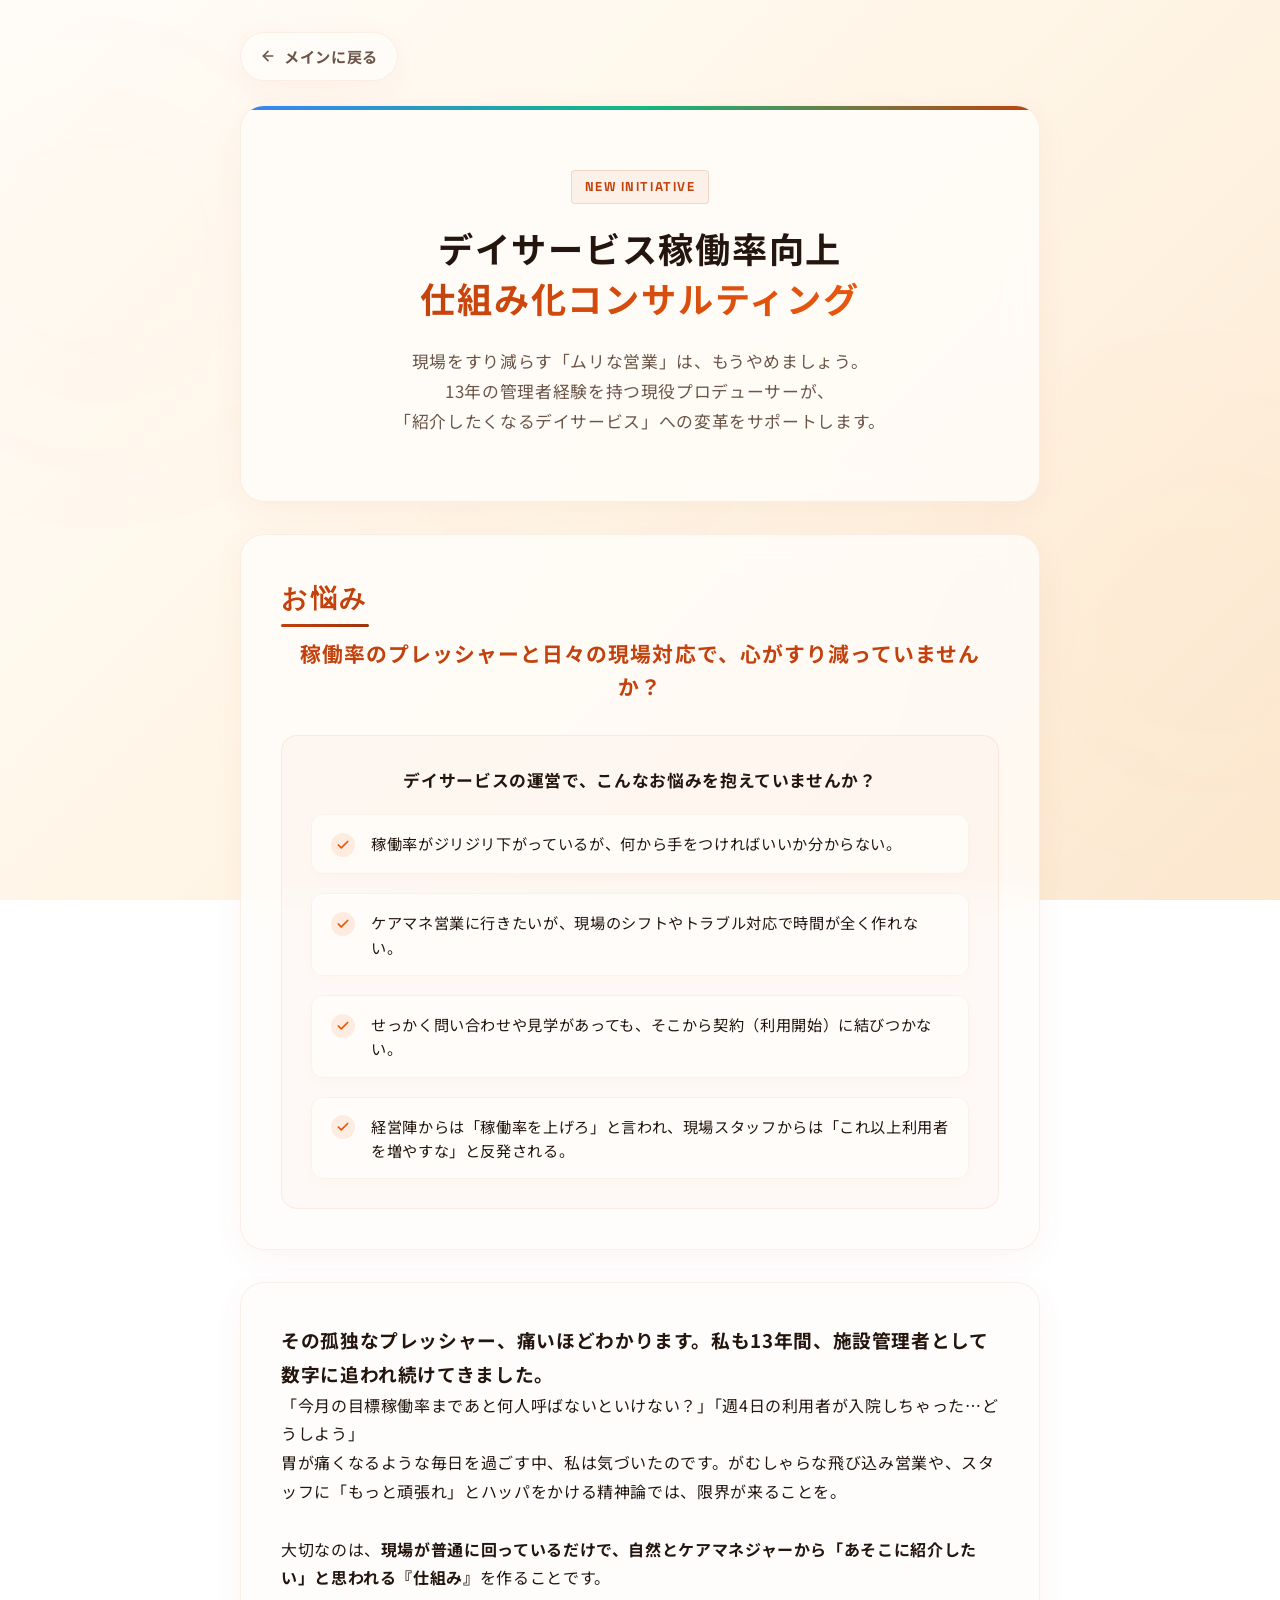
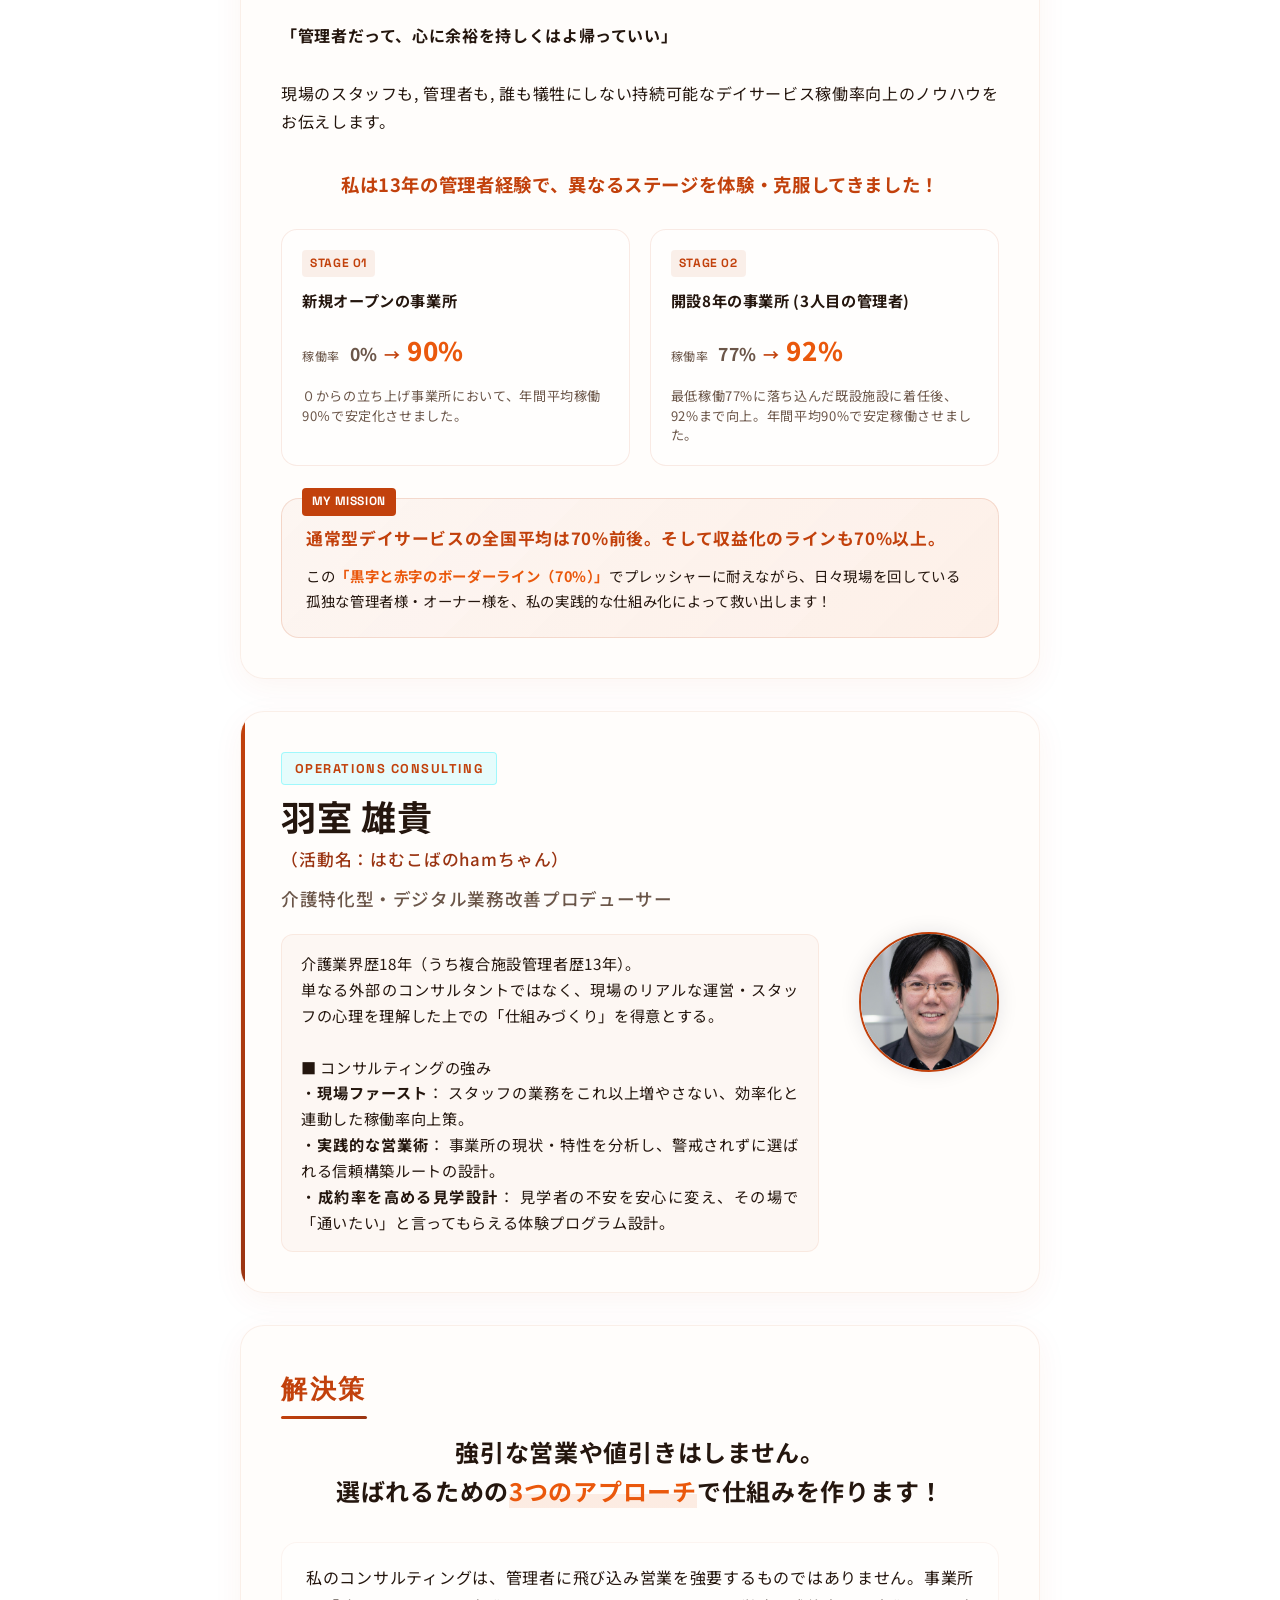
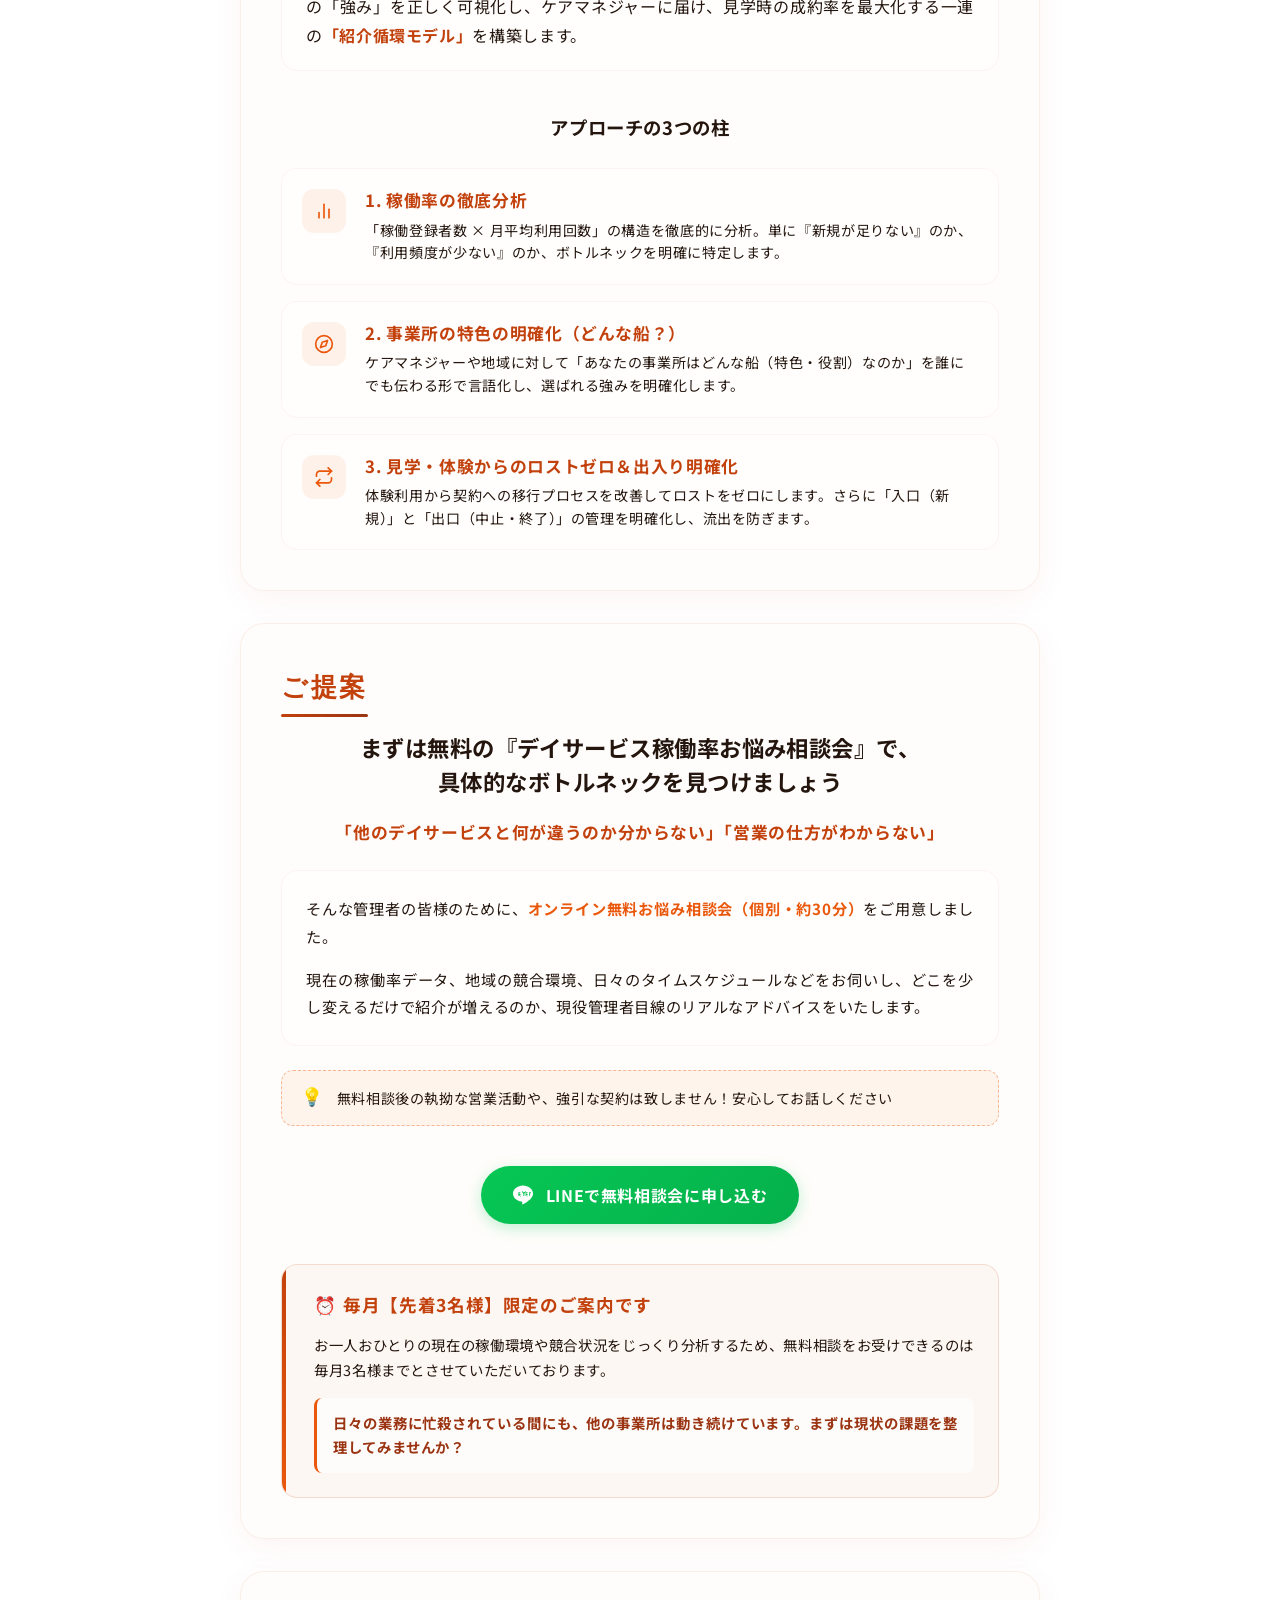
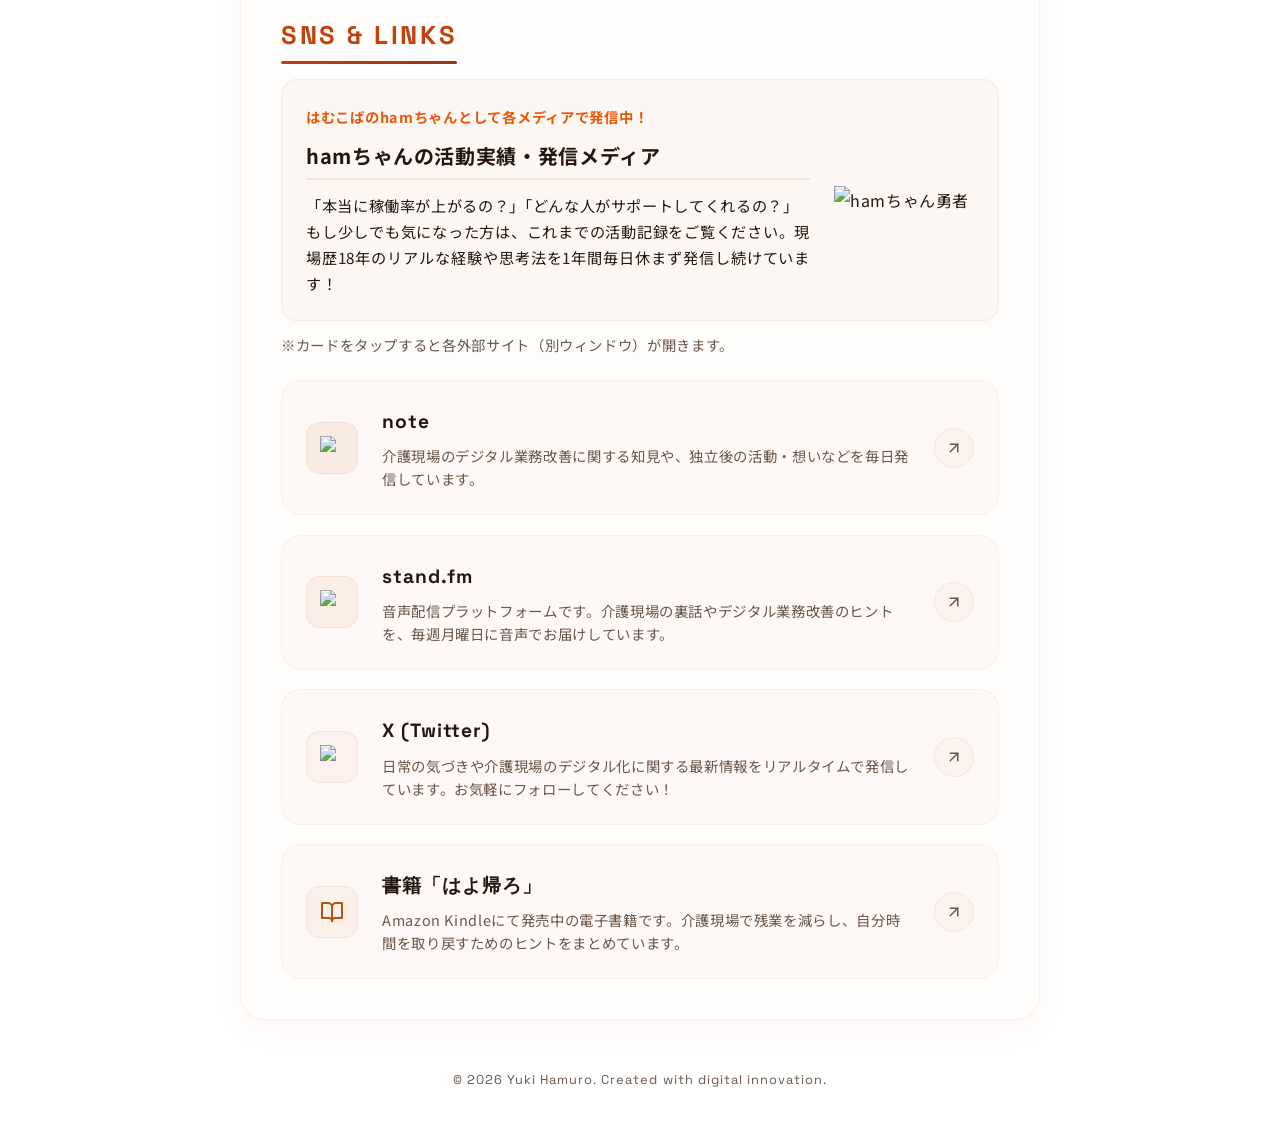
==== commit 3b0e4a50: "feat: add portal navigation and consulting pages, remove legacy logos, and implement supporting UI s" ====
--- a/consulting.html
+++ b/consulting.html
@@ -108,7 +108,7 @@
         <div class="empathy-content">
           <h3 class="empathy-title">その孤独なプレッシャー、痛いほどわかります。私も13年間、施設管理者として数字に追われ続けてきました。</h3>
           <p class="empathy-text">
-            「今月はあと何回利用枠を埋めなければいけないのか」「退所者が出てまたマイナスだ…」<br>
+            「今月の目標稼働率まであと何人呼ばないといけない？」「週4日の利用者が入院しちゃった…どうしよう」<br>
             胃が痛くなるような毎日を過ごす中、私は気づいたのです。がむしゃらな飛び込み営業や、スタッフに「もっと頑張れ」とハッパをかける精神論では、限界が来ることを。<br><br>
             大切なのは、<strong>現場が普通に回っているだけで、自然とケアマネジャーから「あそこに紹介したい」と思われる『仕組み』</strong>を作ることです。<br><br>
             <strong>「管理者だって、心に余裕を持しくはよ帰っていい」</strong><br><br>
@@ -128,7 +128,7 @@
                   <span class="arrow">→</span>
                   <span class="num-end">90%</span>
                 </p>
-                <p class="stage-desc">0からの立ち上げ期において、稼働率90%までスピード改善し、安定化させました。</p>
+                <p class="stage-desc">０からの立ち上げ事業所において、年間平均稼働90％で安定化させました。</p>
               </div>
               <div class="stage-card">
                 <div class="stage-badge">STAGE 02</div>
@@ -168,7 +168,7 @@
           単なる外部のコンサルタントではなく、現場のリアルな運営・スタッフの心理を理解した上での「仕組みづくり」を得意とする。<br><br>
           ■ コンサルティングの強み<br>
           ・<strong>現場ファースト</strong>： スタッフの業務をこれ以上増やさない、効率化と連動した稼働率向上策。<br>
-          ・<strong>実践的な営業術</strong>： ケアマネジャーの特性を分析し、警戒されずに選ばれる信頼構築ルートの設計。<br>
+          ・<strong>実践的な営業術</strong>： 事業所の現状・特性を分析し、警戒されずに選ばれる信頼構築ルートの設計。<br>
           ・<strong>成約率を高める見学設計</strong>： 見学者の不安を安心に変え、その場で「通いたい」と言ってもらえる体験プログラム設計。
         </div>
       </div>
@@ -271,7 +271,7 @@
         <div class="proposal-info-box warning-box">
           <span class="info-icon">💡</span>
           <p class="info-text">
-            ※強引な契約の迫りや、その後のしつこい営業連絡は一切行いませんので、安心してお話しください。
+            無料相談後の執拗な営業活動や、強引な契約は致しません！安心してお話しください
           </p>
         </div>
 
@@ -292,7 +292,7 @@
             お一人おひとりの現在の稼働環境や競合状況をじっくり分析するため、無料相談をお受けできるのは毎月3名様までとさせていただいております。
           </p>
           <p class="limit-text limit-message">
-            日々の業務に忙殺されている間にも、競合他社は動き続けています。まずは現状の課題を整理してみませんか？
+            日々の業務に忙殺されている間にも、他の事業所は動き続けています。まずは現状の課題を整理してみませんか？
           </p>
         </div>
       </div>
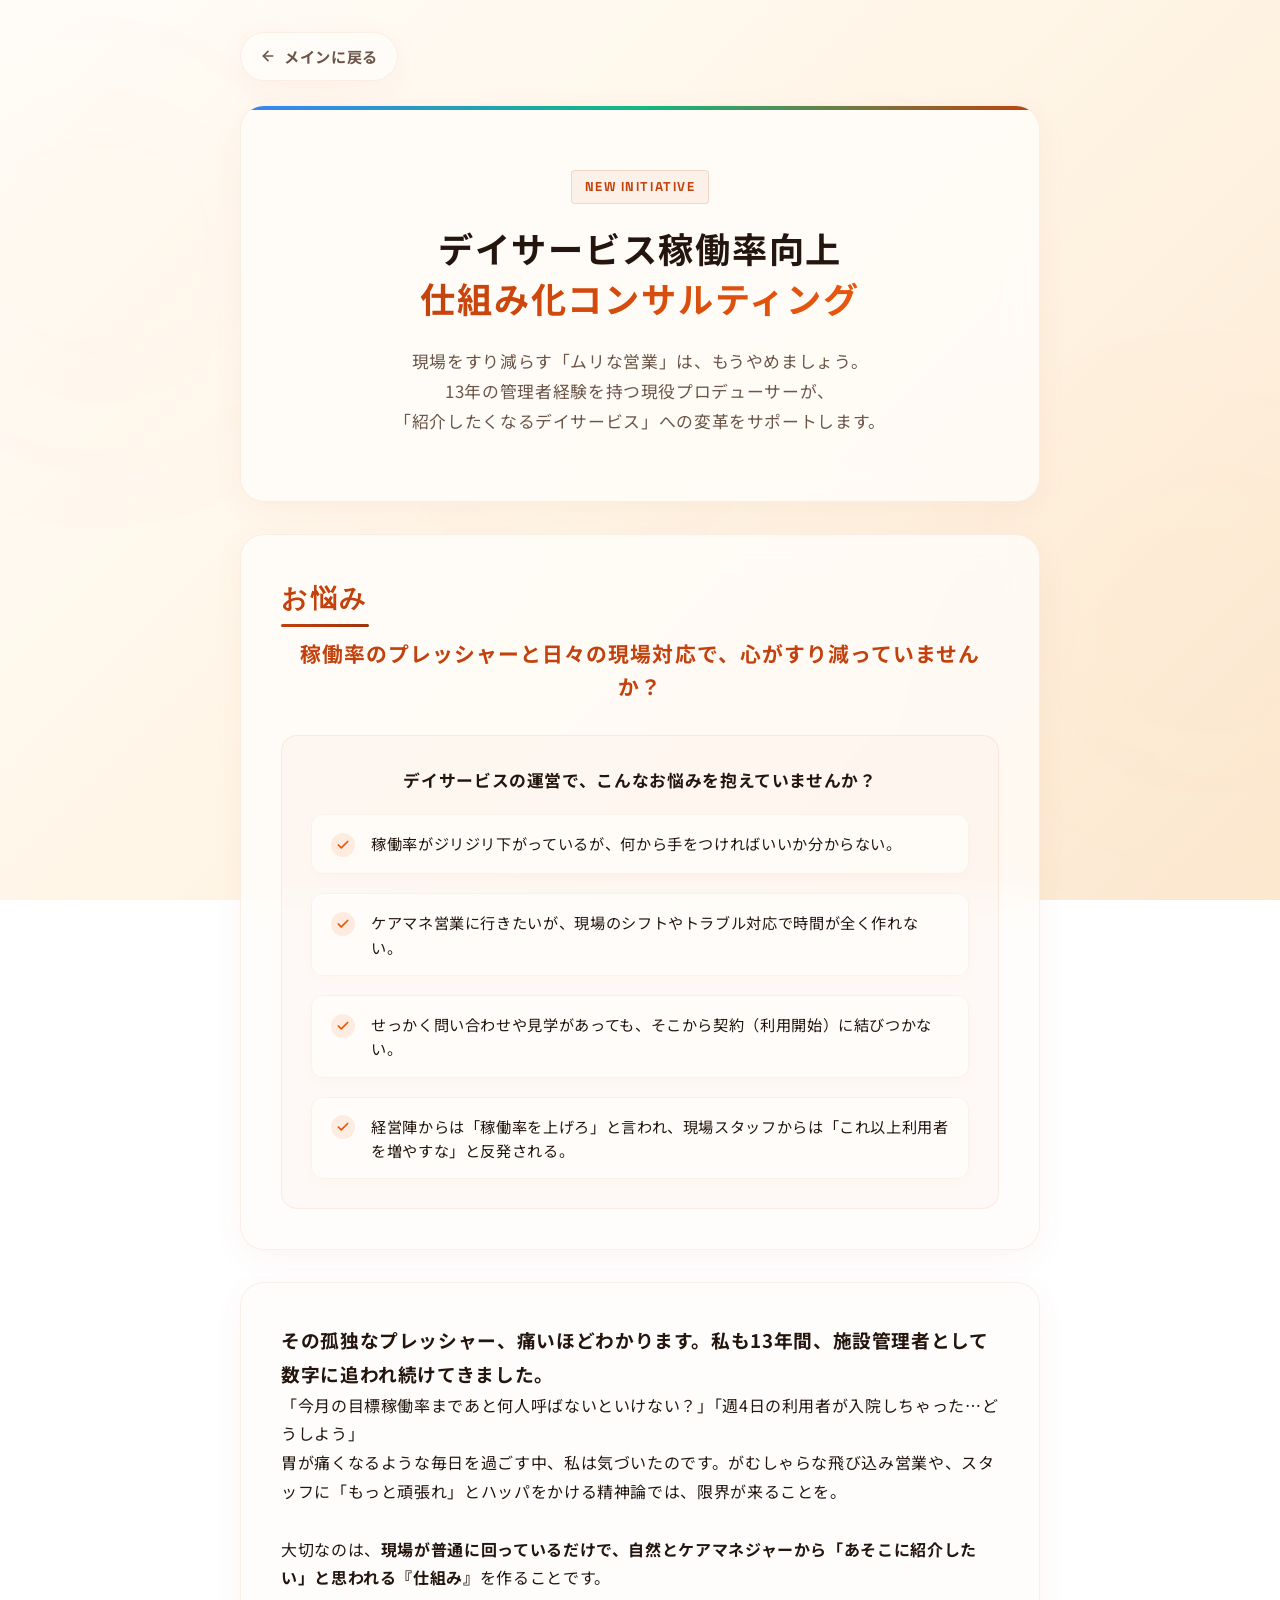
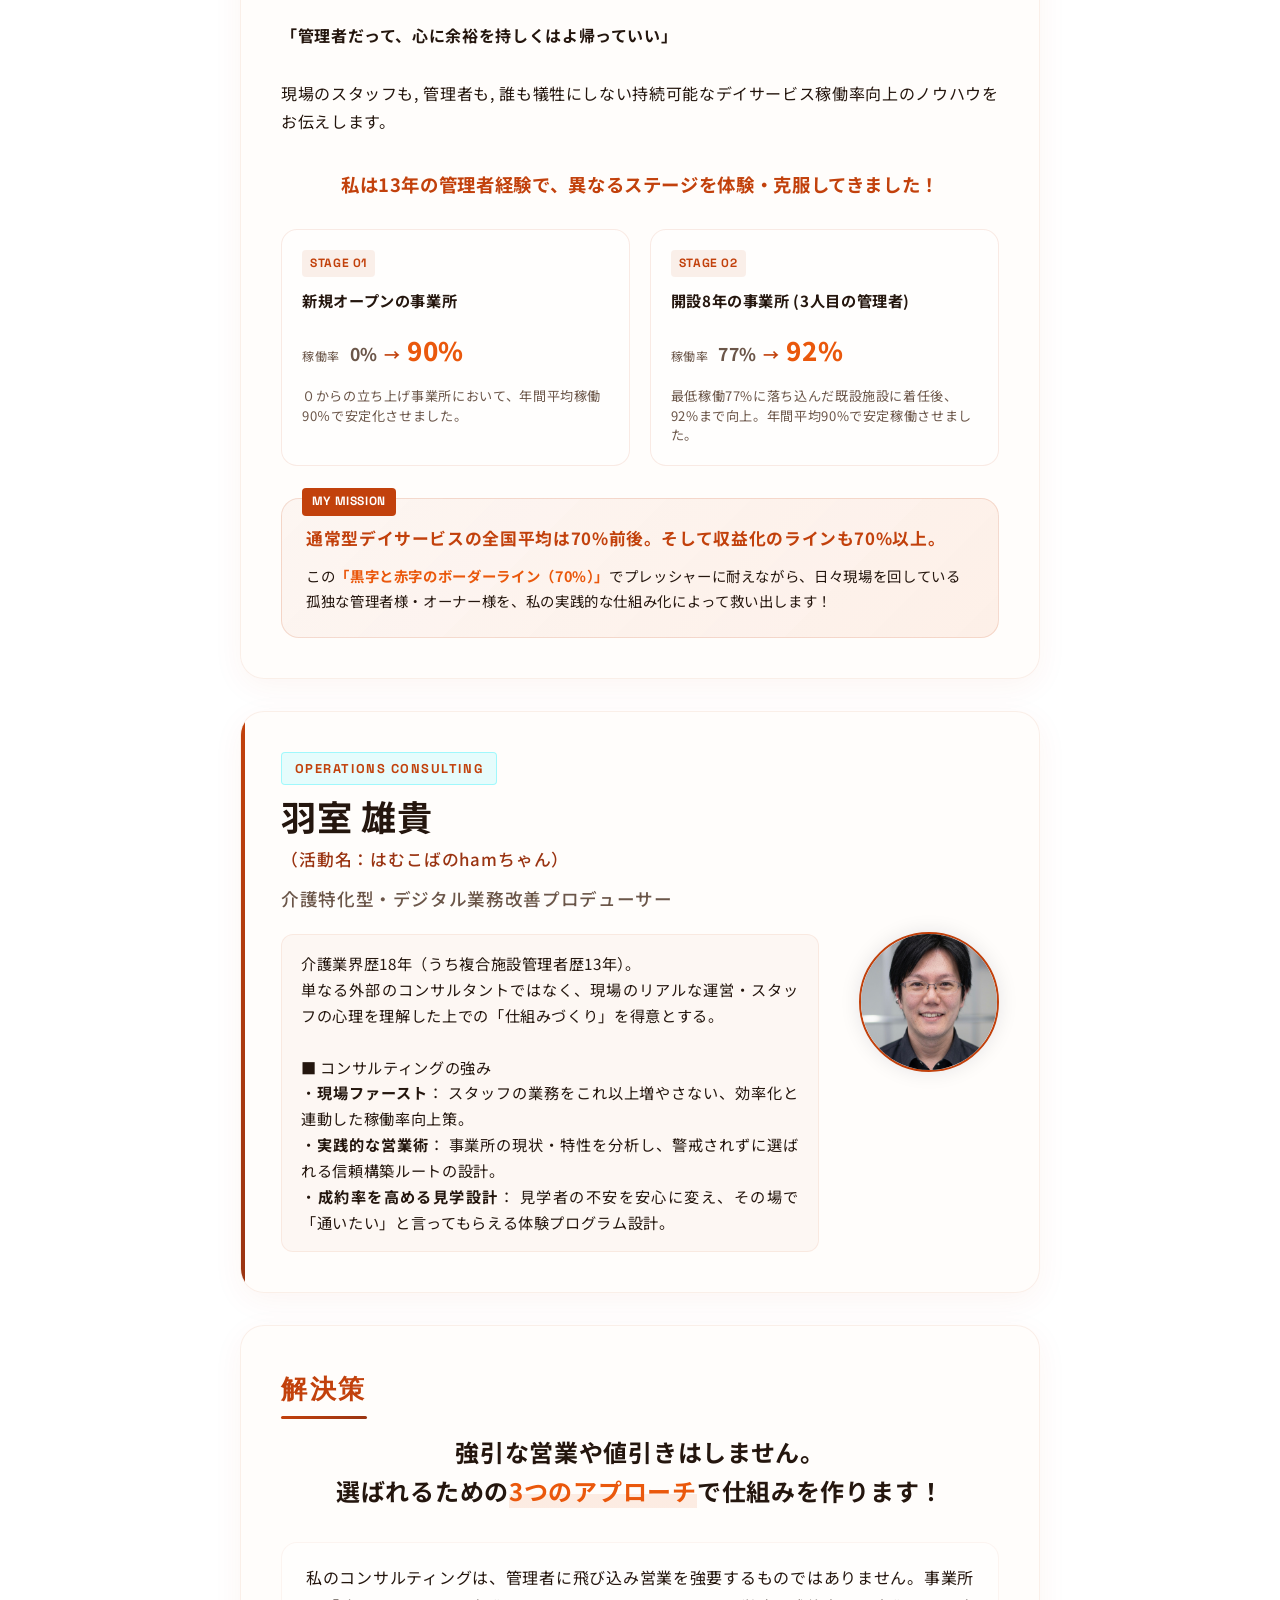
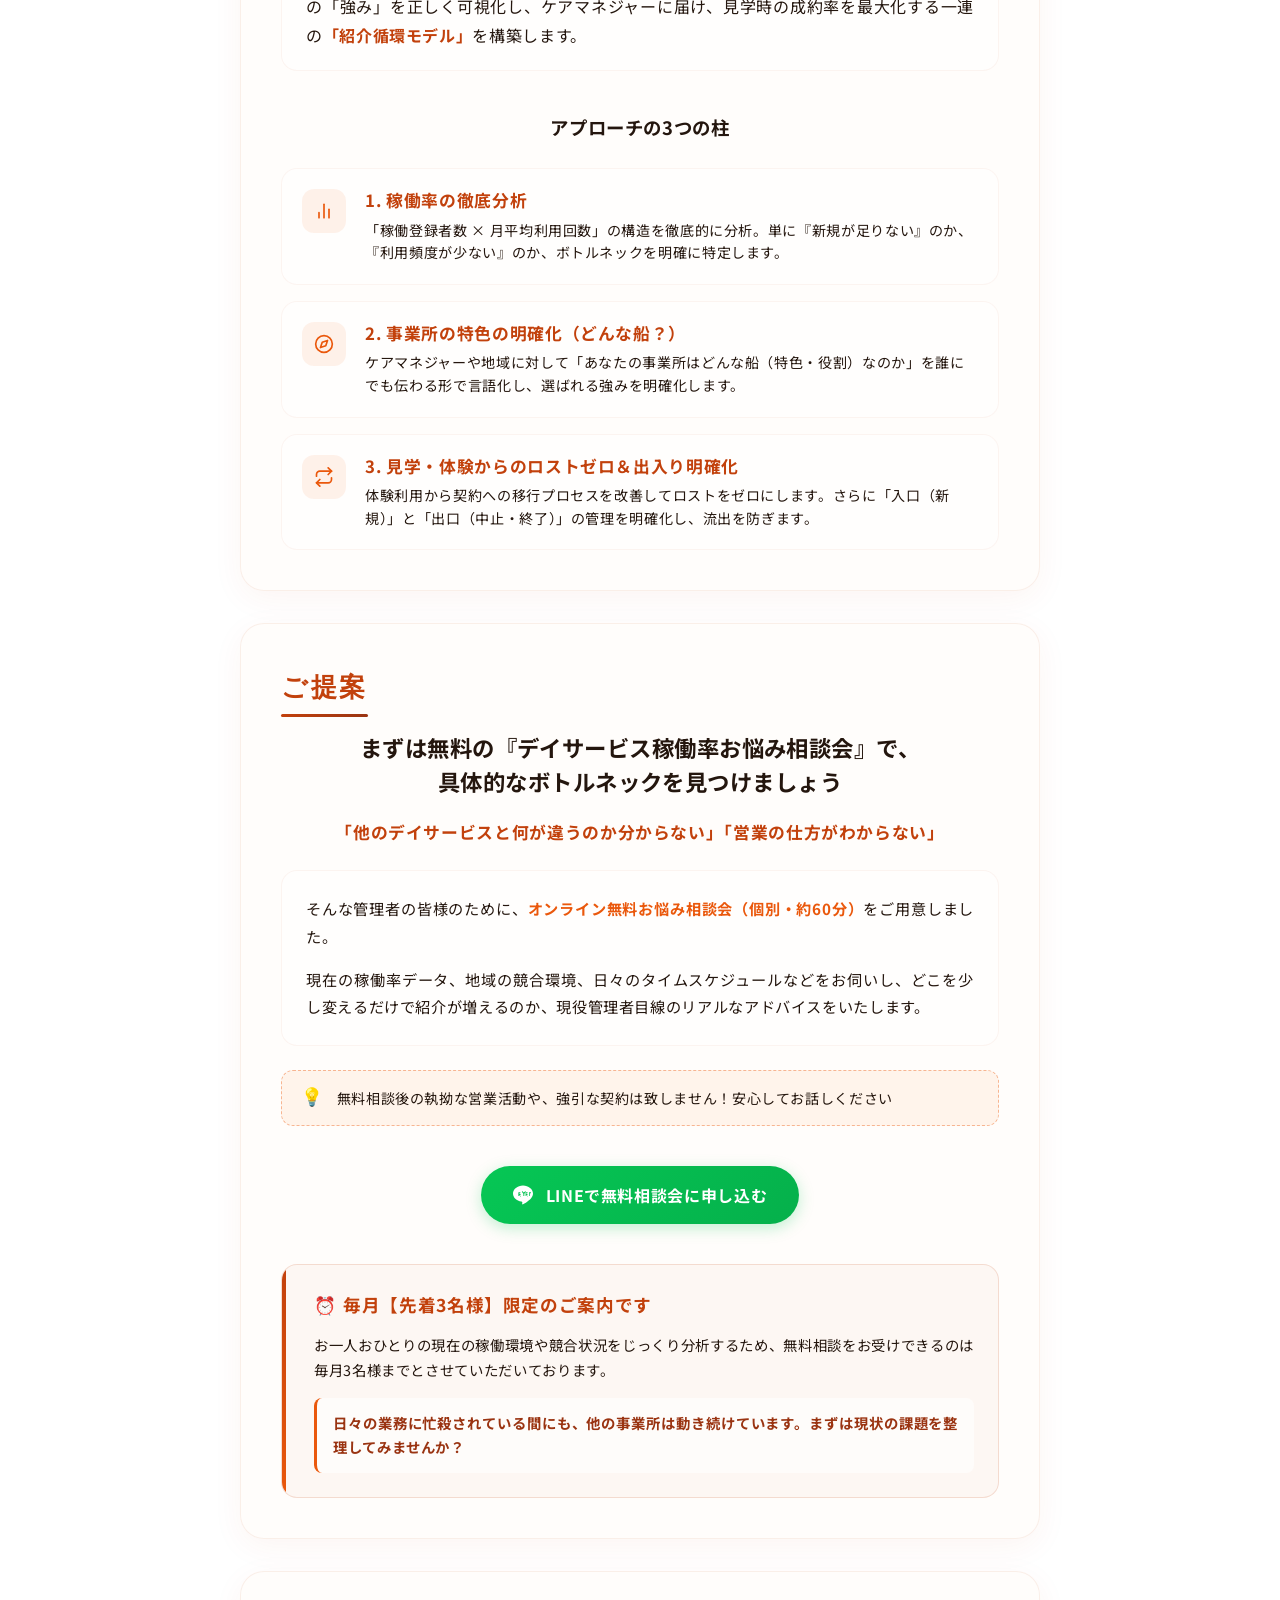
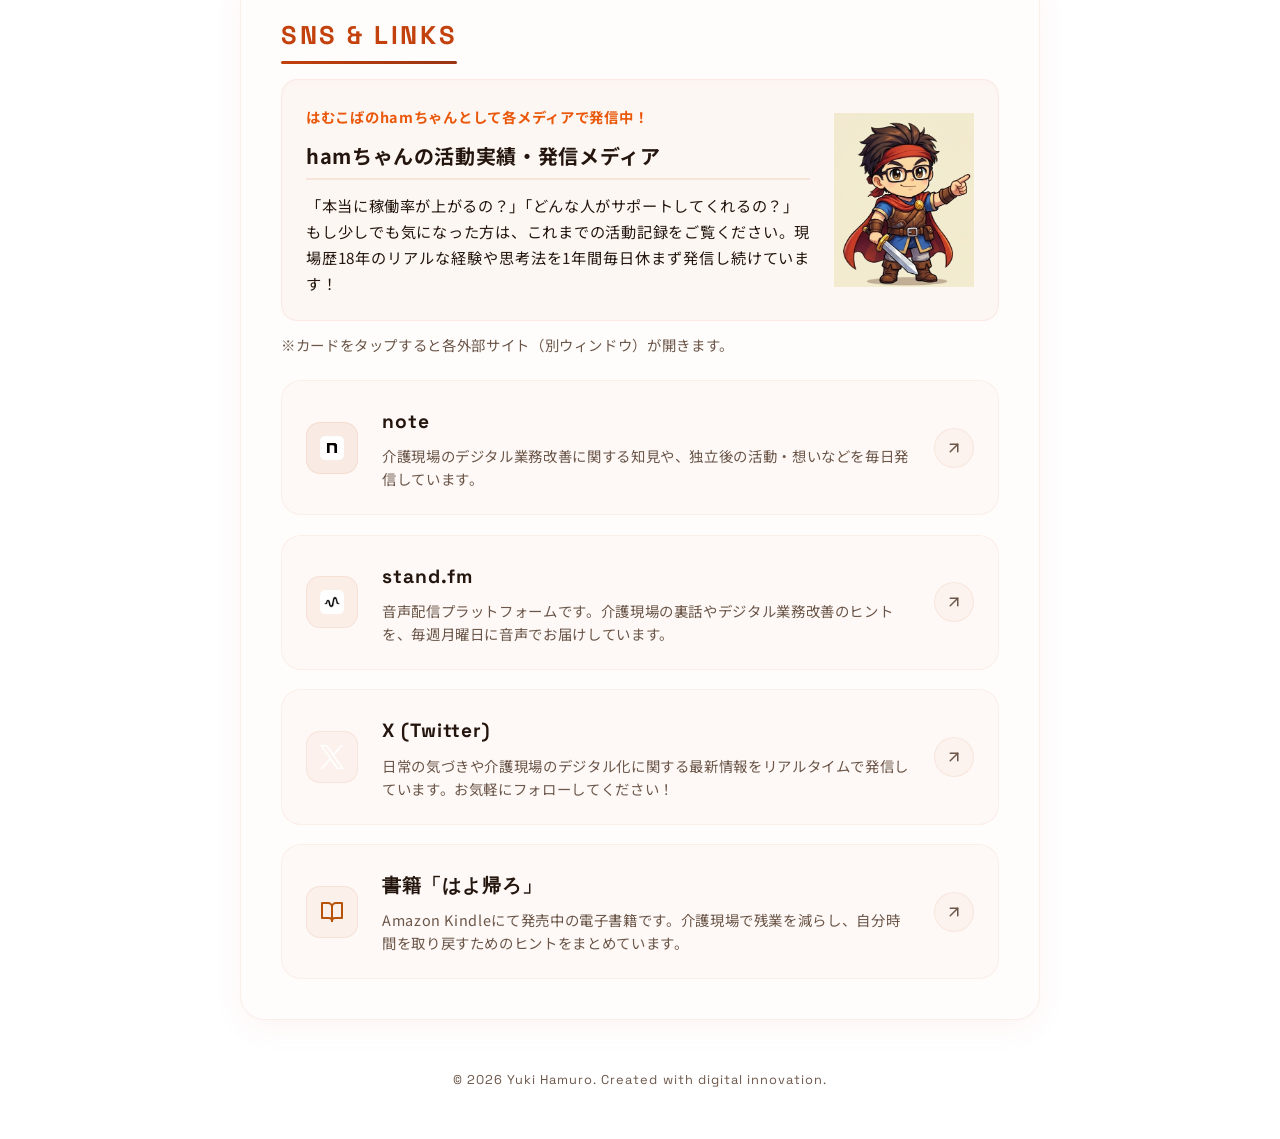
==== commit 7f8c7142: "何か変えた" ====
--- a/consulting.html
+++ b/consulting.html
@@ -261,7 +261,7 @@
         
         <div class="proposal-card-content">
           <p class="proposal-text">
-            そんな管理者の皆様のために、<strong>オンライン無料お悩み相談会（個別・約30分）</strong>をご用意しました。
+            そんな管理者の皆様のために、<strong>オンライン無料お悩み相談会（個別・約60分）</strong>をご用意しました。
           </p>
           <p class="proposal-text">
             現在の稼働率データ、地域の競合環境、日々のタイムスケジュールなどをお伺いし、どこを少し変えるだけで紹介が増えるのか、現役管理者目線のリアルなアドバイスをいたします。
@@ -312,7 +312,7 @@
           </p>
         </div>
         <div class="sns-intro-image">
-          <img src="hamちゃん勇者.png" alt="hamちゃん勇者" class="sns-hero-image">
+          <img src="ロゴ/hamちゃん.png" alt="hamちゃん勇者" class="sns-hero-image">
         </div>
       </div>
 
@@ -322,7 +322,7 @@
         <!-- note リンクカード -->
         <a href="https://note.com/hamukoba_ham" target="_blank" rel="noopener noreferrer" class="sns-card" id="sns-note">
           <div class="sns-icon">
-            <img src="notelogo.png" alt="note ロゴ">
+            <img src="ロゴ/note.png" alt="note ロゴ">
           </div>
           <div class="sns-info">
             <h3 class="sns-name">note</h3>
@@ -339,7 +339,7 @@
         <!-- stand.fm リンクカード -->
         <a href="https://stand.fm/channels/65d8b1ed53b400abe2d19268" target="_blank" rel="noopener noreferrer" class="sns-card" id="sns-standfm">
           <div class="sns-icon">
-            <img src="stand.flogo.png" alt="stand.fm ロゴ">
+            <img src="ロゴ/stand.fm.png" alt="stand.fm ロゴ">
           </div>
           <div class="sns-info">
             <h3 class="sns-name">stand.fm</h3>
@@ -356,7 +356,7 @@
         <!-- X (Twitter) リンクカード -->
         <a href="https://x.com/ham_hamkoballc" target="_blank" rel="noopener noreferrer" class="sns-card" id="sns-x">
           <div class="sns-icon">
-            <img src="logo-black.png" alt="X ロゴ">
+            <img src="ロゴ/X.png" alt="X ロゴ">
           </div>
           <div class="sns-info">
             <h3 class="sns-name">X (Twitter)</h3>
